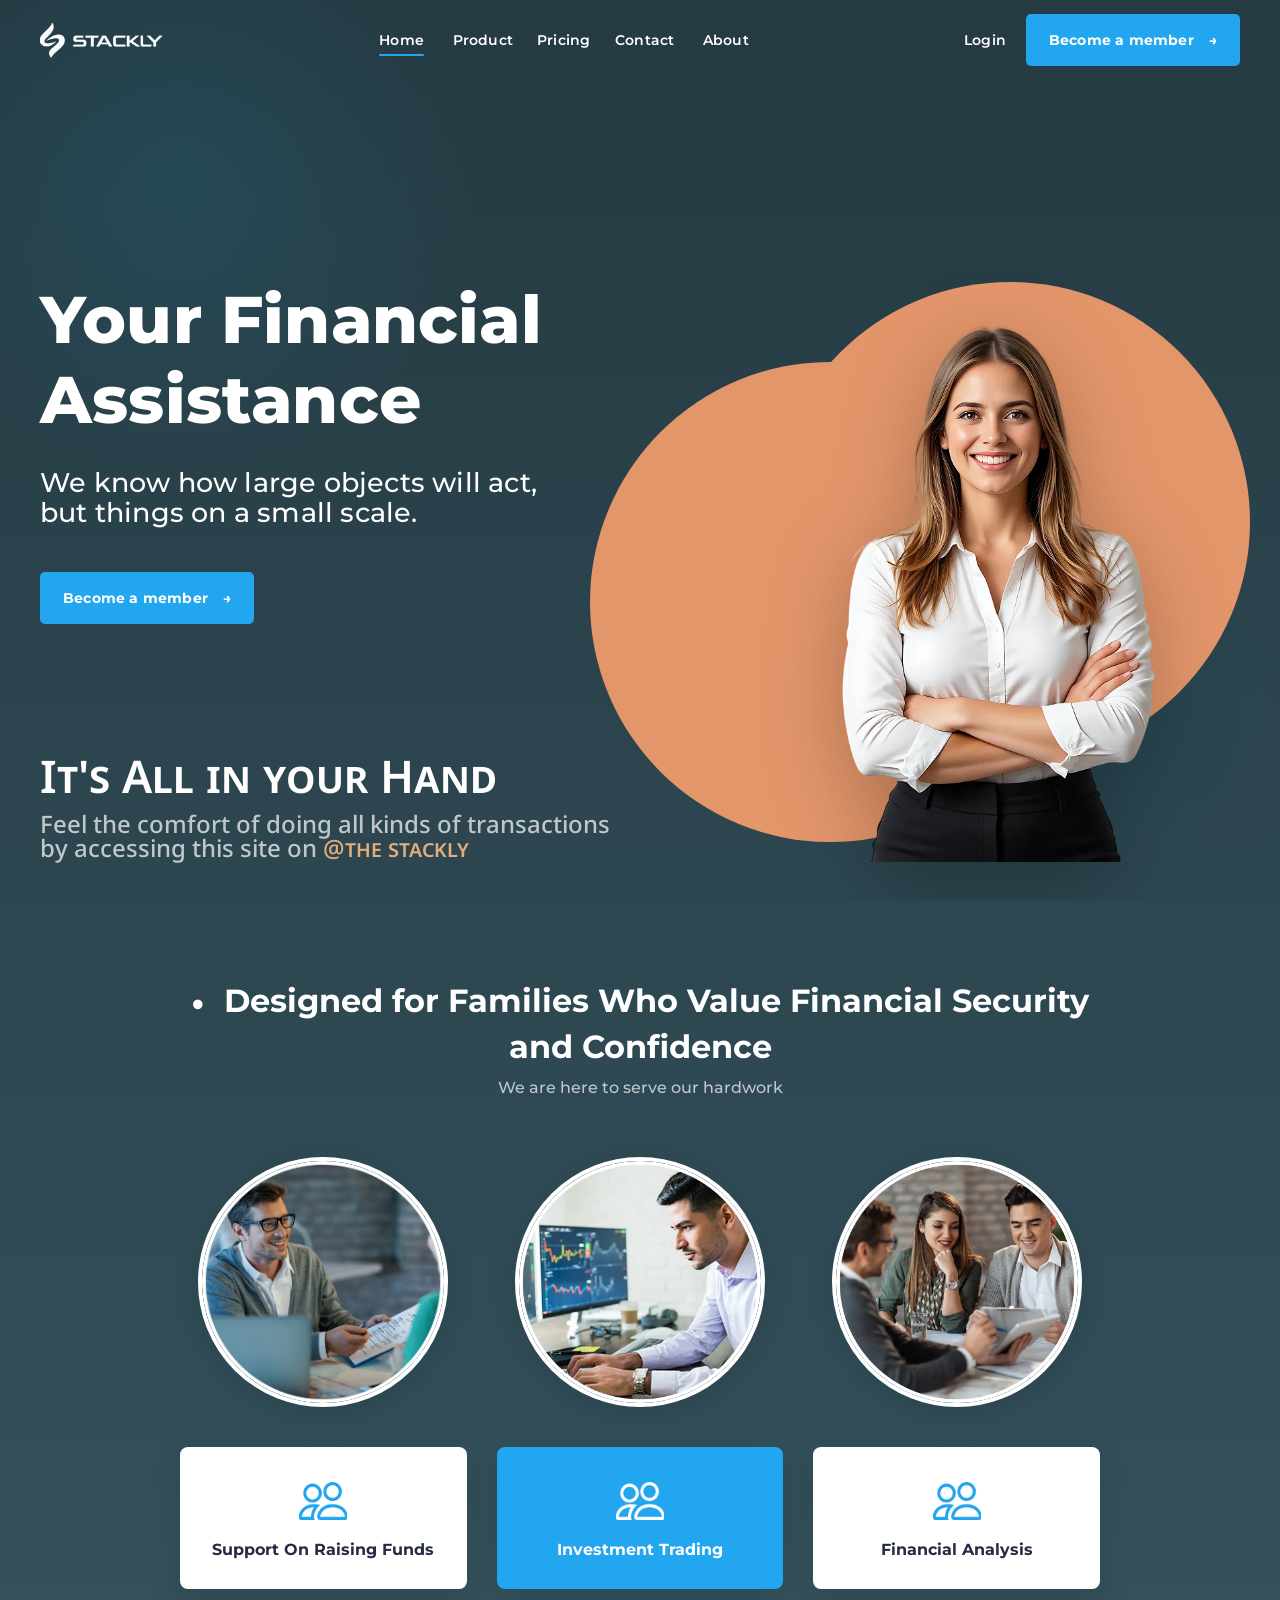
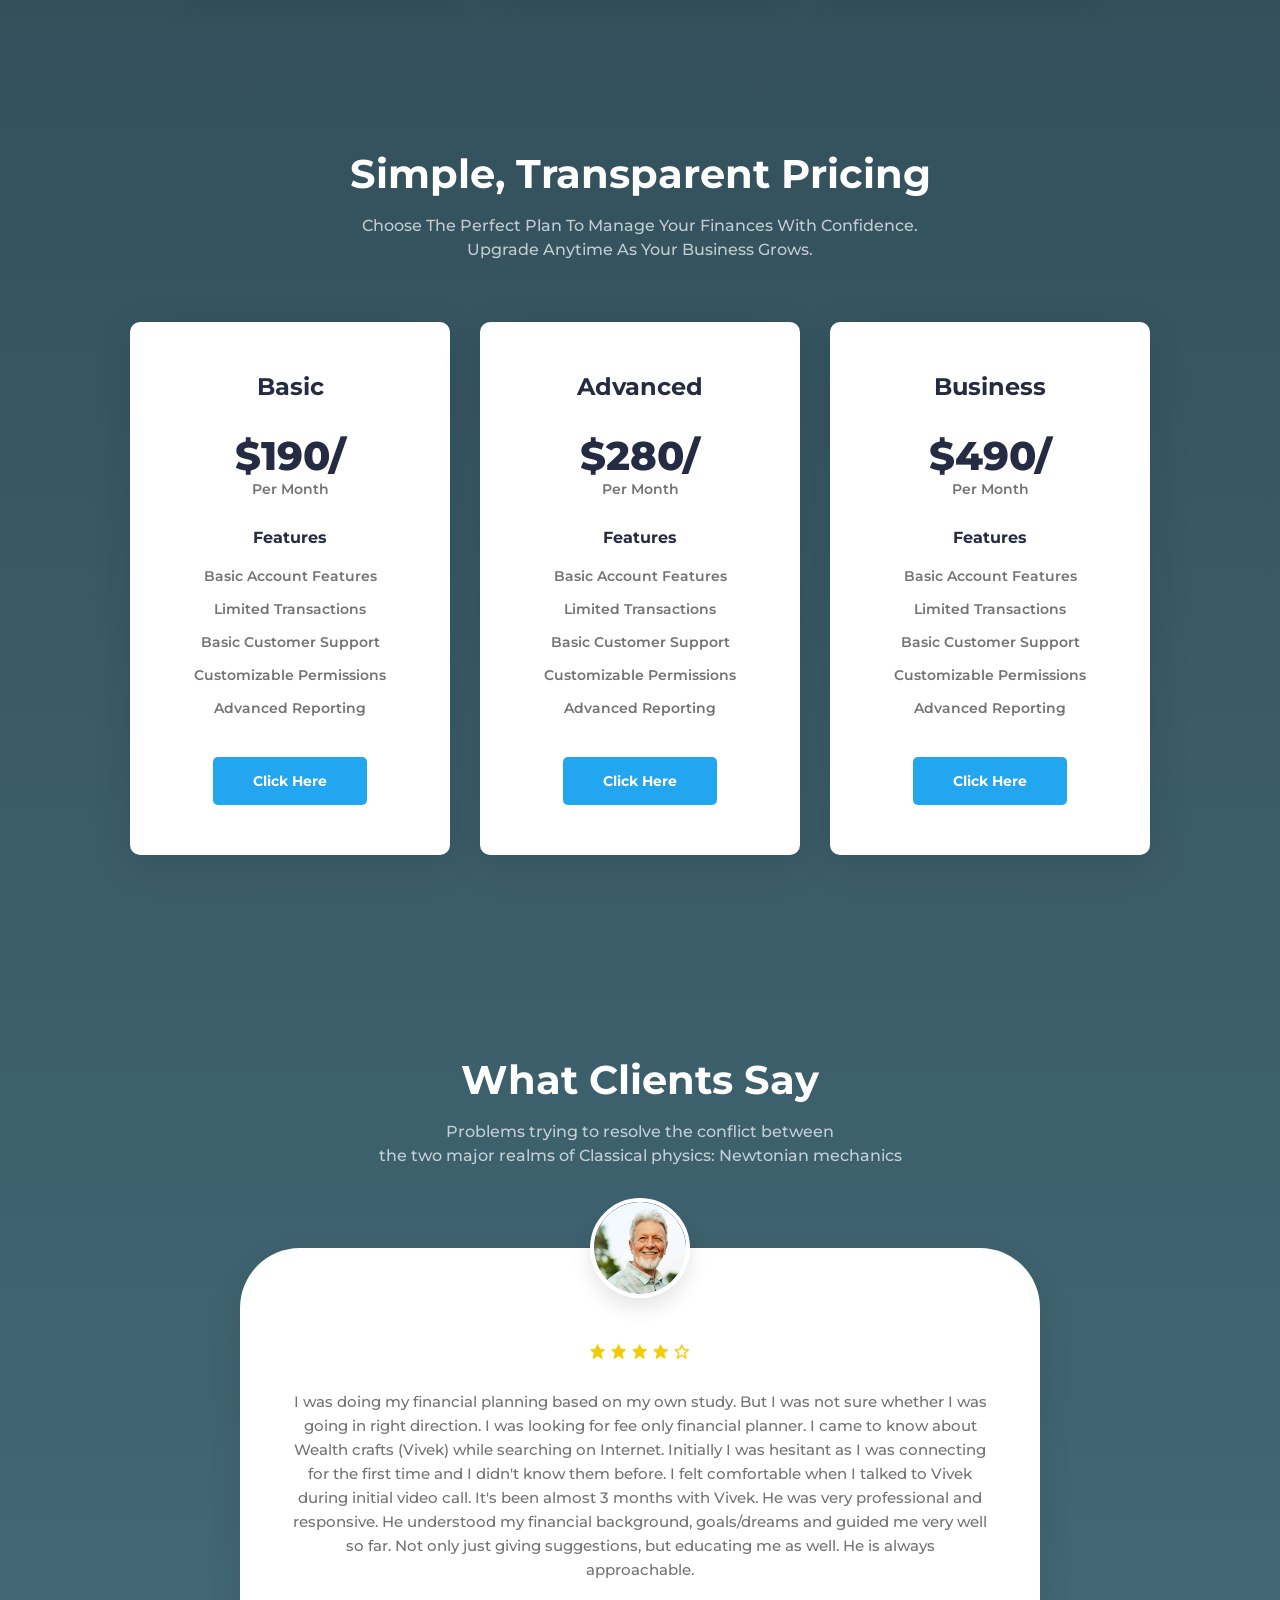
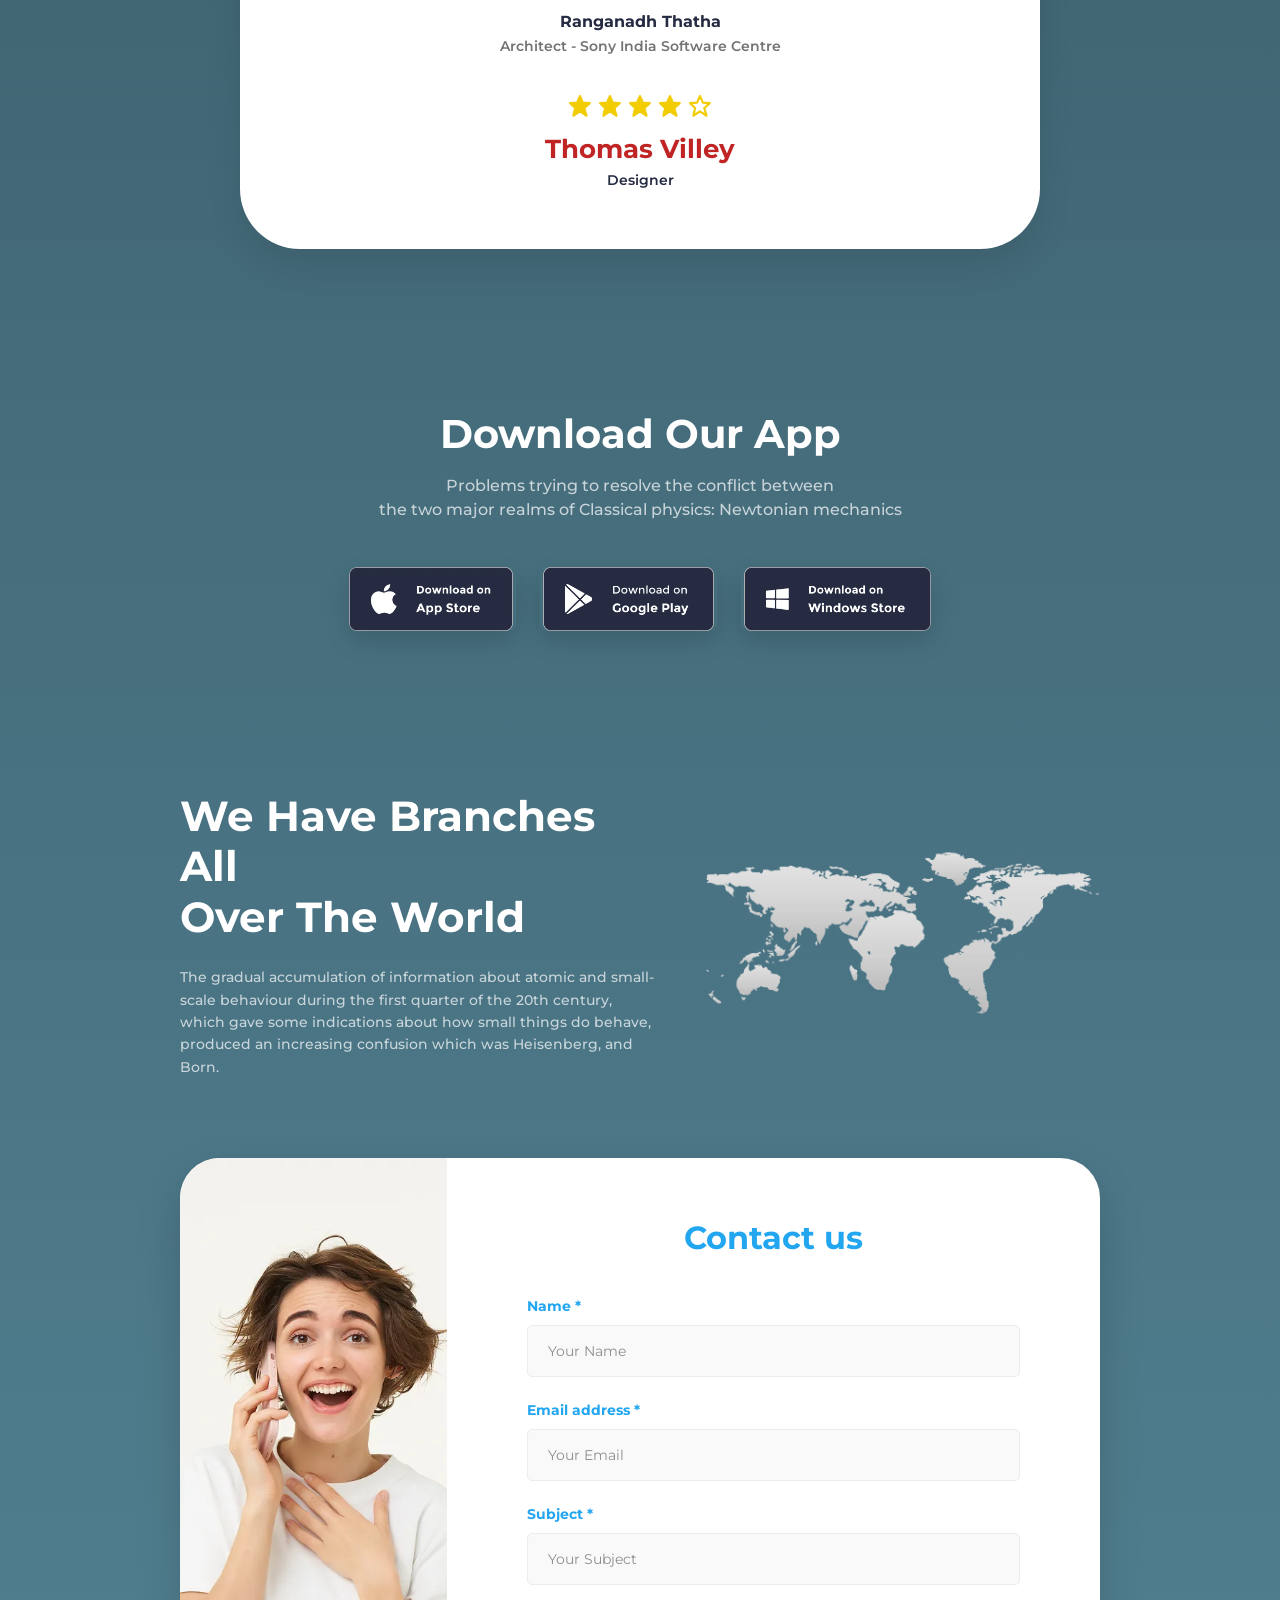
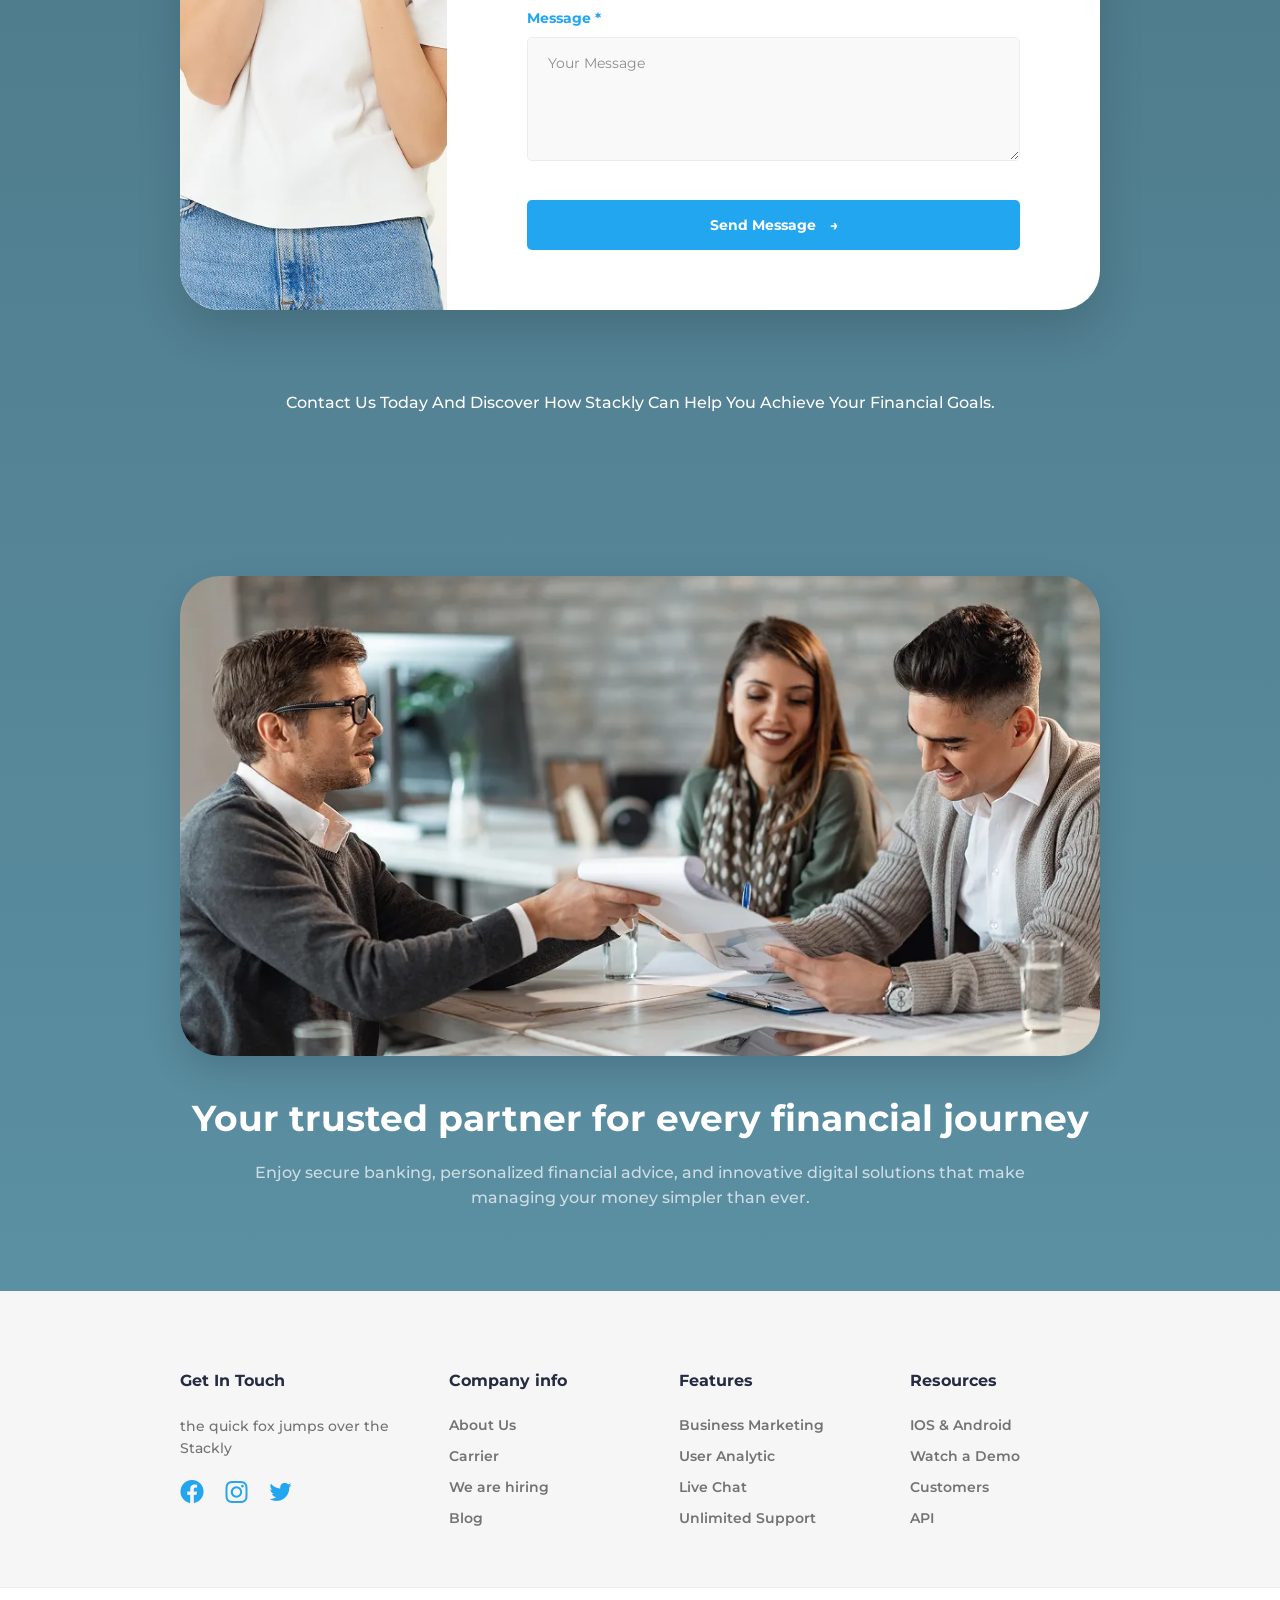
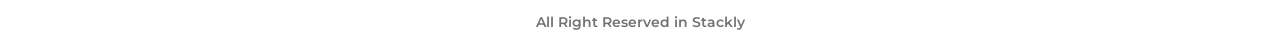
==== index.html @ 513adfb9 "Add files via upload" ====
<!DOCTYPE html>
<html lang="en">

<head>
    <meta charset="UTF-8" />
    <meta name="viewport" content="width=device-width, initial-scale=1.0" />
    <title>Stackly – Your Financial Assistance</title>
    <meta name="description"
        content="Stackly helps you manage all kinds of financial transactions with ease. Your financial assistance, all in your hand." />
    <link
        href="https://fonts.googleapis.com/css2?family=Inter:wght@600&family=Poppins:wght@500;600&family=Montserrat:wght@400;500;600;700;800&family=Noto+Sans:ital,wght@0,100..900;1,100..900&display=swap"
        rel="stylesheet" />
    <link rel="stylesheet" href="style.css" />
    <link rel="stylesheet" href="preloader.css" />
</head>

<body>
    <!-- Preloader -->
    <div class="loader-wrapper" id="preloader">
        <div class="loader">
            <div class="loader__bar"></div>
            <div class="loader__bar"></div>
            <div class="loader__bar"></div>
            <div class="loader__bar"></div>
            <div class="loader__bar"></div>
            <div class="loader__ball"></div>
        </div>
    </div>
    <!-- ===================== NAVBAR ===================== -->
    <header class="navbar" id="navbar">
        <div class="nav-container">
            <!-- Logo -->
            <a href="index.html" class="nav-logo" id="nav-logo-link" aria-label="Stackly Home">
                <img src="assets/images/stackly logo.webp" alt="Stackly Logo" class="logo-img" id="logo-img" />
            </a>

            <!-- Nav Links -->
            <nav class="nav-links" id="nav-links" aria-label="Main navigation">
                <a href="./index.html" class="nav-link active" id="nav-home">Home</a>
                <a href="./product.html" class="nav-link" id="nav-product">Product</a>
                <a href="./pricing.html" class="nav-link" id="nav-pricing">Pricing</a>
                <a href="./contact.html" class="nav-link" id="nav-contact">Contact</a>
                <a href="./about.html" class="nav-link" id="nav-about">About</a>
            </nav>

            <!-- CTA Buttons -->
            <div class="nav-actions" id="nav-actions">
                <a href="./login.html?mode=login" class="btn-login" id="btn-login">Login</a>
                <a href="./login.html?mode=signup" class="btn-member" id="btn-member-nav">
                    Become a member <span class="btn-arrow">→</span>
                </a>
            </div>

            <!-- Mobile Hamburger -->
            <button class="hamburger" id="hamburger" aria-label="Toggle menu" aria-expanded="false">
                <span class="ham-line"></span>
                <span class="ham-line"></span>
                <span class="ham-line"></span>
            </button>
        </div>

        <!-- Mobile Menu -->
        <div class="mobile-menu" id="mobile-menu">
            <a href="./index.html" class="mobile-link" id="mob-home">Home</a>
            <a href="./product.html" class="mobile-link" id="mob-product">Product</a>
            <a href="./pricing.html" class="mobile-link" id="mob-pricing">Pricing</a>
            <a href="./contact.html" class="mobile-link" id="mob-contact">Contact</a>
            <a href="./about.html" class="mobile-link" id="mob-about">About</a>
            <a href="./login.html?mode=login" class="mobile-link" id="mob-login">Login</a>
            <a href="./login.html?mode=signup" class="btn-member mobile-btn-member" id="mob-member">
                Become a member →
            </a>
        </div>
    </header>

    <!-- ===================== HERO SECTION ===================== -->
    <section class="hero" id="hero">
        <div class="hero-container">
            <!-- Hero Left Content -->
            <div class="hero-content" id="hero-content">
                <h1 class="hero-title" id="hero-title">
                    <span class="desktop-only-text">Your Financial<br />Assistance</span>
                    <span class="mobile-only-text">Your Financial Assistance we know how large objects will act, but things on a small scale.</span>
                </h1>
                <p class="hero-subtitle" id="hero-subtitle">
                    <span class="desktop-only-text">We know how large objects will act,<br />but things on a small scale.</span>
                    <span class="mobile-only-text">We know how large objects will act, but things on a small scale.</span>
                </p>
                <a href="./login.html?mode=signup" class="btn-member hero-btn" id="btn-hero-member">
                    Become a member <span class="btn-arrow">→</span>
                </a>
            </div>

            <!-- Hero Right – Woman with Circle -->
            <div class="hero-visual" id="hero-visual">
                <div class="hero-circle-2" id="hero-circle-2"></div>
                <div class="hero-circle" id="hero-circle"></div>
                <img src="assets/images/home hero.webp" alt="Financial Advisor" class="hero-woman" id="hero-woman" />
            </div>
        </div>

        <!-- ===================== BOTTOM BAND ===================== -->
        <div class="hero-bottom-band" id="hero-bottom-band">
            <div class="band-container">
                <h2 class="band-title" id="band-title">It's All in your Hand</h2>
                <p class="band-subtitle" id="band-subtitle">
                    Feel the comfort of doing all kinds of transactions <br> by accessing this site on
                    <span class="brand-highlight" id="brand-highlight">@the stackly</span>
                </p>
            </div>
        </div>
    </section>

    <!-- ===================== FEATURES SECTION ===================== -->
    <section class="features" id="features">
        <div class="features-container">
            <div class="features-header">
                <h2 class="features-title">
                    <span class="bullet-dot">•</span> Designed for Families Who Value Financial Security and Confidence
                </h2>
                <p class="features-subtitle">We are here to serve our hardwork</p>
            </div>

            <div class="features-grid">
                <!-- Feature 1 -->
                <div class="feature-card">
                    <div class="feature-image-wrapper">
                        <img src="assets/images/Ellipse 18.webp" alt="Feature 1" class="feature-img" />
                    </div>
                    <div class="feature-box white-box">
                        <img src="assets/images/people icon blue box.webp" alt="People Icon" class="feature-icon" />
                        <h3 class="feature-box-title">Support On Raising Funds</h3>
                    </div>
                </div>

                <!-- Feature 2 -->
                <div class="feature-card">
                    <div class="feature-image-wrapper">
                        <img src="assets/images/Ellipse 20.webp" alt="Feature 2" class="feature-img" />
                    </div>
                    <div class="feature-box blue-box">
                        <img src="assets/images/people icon white box.webp" alt="People Icon" class="feature-icon" />
                        <h3 class="feature-box-title">Investment Trading</h3>
                    </div>
                </div>

                <!-- Feature 3 -->
                <div class="feature-card">
                    <div class="feature-image-wrapper">
                        <img src="assets/images/Ellipse 19.webp" alt="Feature 3" class="feature-img" />
                    </div>
                    <div class="feature-box white-box">
                        <img src="assets/images/people icon blue box.webp" alt="People Icon" class="feature-icon" />
                        <h3 class="feature-box-title">Financial Analysis</h3>
                    </div>
                </div>
            </div>
        </div>
    </section>

    <!-- ===================== PRICING SECTION ===================== -->
    <section class="pricing" id="pricing">
        <div class="pricing-container">
            <div class="pricing-header">
                <h2 class="pricing-title">Simple, Transparent Pricing</h2>
                <p class="pricing-subtitle">Choose The Perfect Plan To Manage Your Finances With Confidence. Upgrade Anytime As Your Business Grows.</p>
            </div>

            <div class="pricing-grid">
                <!-- Basic Plan -->
                <div class="pricing-card">
                    <h3 class="plan-name">Basic</h3>
                    <div class="plan-price">$190/</div>
                    <div class="plan-period">Per Month</div>
                    <div class="plan-features">
                        <h4>Features</h4>
                        <ul>
                            <li>Basic Account Features</li>
                            <li>Limited Transactions</li>
                            <li>Basic Customer Support</li>
                            <li>Customizable Permissions</li>
                            <li>Advanced Reporting</li>
                        </ul>
                    </div>
                    <a href="#" class="btn-plan">Click Here</a>
                </div>

                <!-- Advanced Plan -->
                <div class="pricing-card">
                    <h3 class="plan-name">Advanced</h3>
                    <div class="plan-price">$280/</div>
                    <div class="plan-period">Per Month</div>
                    <div class="plan-features">
                        <h4>Features</h4>
                        <ul>
                            <li>Basic Account Features</li>
                            <li>Limited Transactions</li>
                            <li>Basic Customer Support</li>
                            <li>Customizable Permissions</li>
                            <li>Advanced Reporting</li>
                        </ul>
                    </div>
                    <a href="#" class="btn-plan">Click Here</a>
                </div>

                <!-- Business Plan -->
                <div class="pricing-card">
                    <h3 class="plan-name">Business</h3>
                    <div class="plan-price">$490/</div>
                    <div class="plan-period">Per Month</div>
                    <div class="plan-features">
                        <h4>Features</h4>
                        <ul>
                            <li>Basic Account Features</li>
                            <li>Limited Transactions</li>
                            <li>Basic Customer Support</li>
                            <li>Customizable Permissions</li>
                            <li>Advanced Reporting</li>
                        </ul>
                    </div>
                    <a href="#" class="btn-plan">Click Here</a>
                </div>
            </div>
        </div>
    </section>

    <!-- ===================== TESTIMONIALS SECTION ===================== -->
    <section class="testimonials" id="testimonials">
        <div class="testimonials-container">
            <div class="testimonials-header">
                <h2 class="testimonials-title">What Clients Say</h2>
                <p class="testimonials-subtitle">Problems trying to resolve the conflict between<br>the two major realms of Classical physics: Newtonian mechanics</p>
            </div>

            <div class="testimonial-card">
                <div class="client-avatar">
                    <img src="assets/images/client says image.webp" alt="Client Ranganadh Thatha" />
                </div>
                <div class="stars-gray-wrapper">
                    <img src="assets/images/stars.webp" alt="rating stars" class="stars-gray-img" />
                </div>
                <p class="testimonial-text">
                    I was doing my financial planning based on my own study. But I was not sure whether I was going in right direction. I was looking for fee only financial planner. I came to know about Wealth crafts (Vivek) while searching on Internet. Initially I was hesitant as I was connecting for the first time and I didn't know them before. I felt comfortable when I talked to Vivek during initial video call. It's been almost 3 months with Vivek. He was very professional and responsive. He understood my financial background, goals/dreams and guided me very well so far. Not only just giving suggestions, but educating me as well. He is always approachable.
                </p>
                <h4 class="client-name-real">Ranganadh Thatha</h4>
                <p class="client-role-real">Architect - Sony India Software Centre</p>
                
                <div class="stars-yellow-wrapper">
                    <img src="assets/images/star colored.webp" alt="star" />
                    <img src="assets/images/star colored.webp" alt="star" />
                    <img src="assets/images/star colored.webp" alt="star" />
                    <img src="assets/images/star colored.webp" alt="star" />
                    <img src="assets/images/star uncolored.webp" alt="star" />
                </div>
                <h4 class="client-name-alias">Thomas Villey</h4>
                <p class="client-role-alias">Designer</p>
            </div>
        </div>
    </section>

    <!-- ===================== DOWNLOAD SECTION ===================== -->
    <section class="download-app" id="download-app">
        <div class="download-container">
            <div class="download-header">
                <h2 class="download-title">Download Our App</h2>
                <p class="download-subtitle">Problems trying to resolve the conflict between<br>the two major realms of Classical physics: Newtonian mechanics</p>
            </div>
            
            <div class="download-buttons">
                <a href="#" class="store-btn">
                    <img src="assets/images/apple store.webp" alt="Download on App Store" />
                </a>
                <a href="#" class="store-btn">
                    <img src="assets/images/playstore.webp" alt="Download on Google Play" />
                </a>
                <a href="#" class="store-btn">
                    <img src="assets/images/windows store.webp" alt="Download on Windows Store" />
                </a>
            </div>
        </div>
    </section>

    <!-- ===================== BRANCHES & CONTACT SECTION ===================== -->
    <section class="branches-contact" id="branches-contact">
        <div class="branches-container">
            <div class="branches-content desktop-only-branches">
                <div class="branches-text">
                    <h2 class="branches-title">We Have Branches All<br>Over The World</h2>
                    <p class="branches-subtitle">The gradual accumulation of information about atomic and small-scale behaviour during the first quarter of the 20th century, which gave some indications about how small things do behave, produced an increasing confusion which was Heisenberg, and Born.</p>
                </div>
                <div class="branches-map">
                    <img src="assets/images/map.webp" alt="World Map" />
                </div>
            </div>

            <!-- Mobile Contact Header -->
            <div class="mobile-contact-header">
                <h2>Contact Us</h2>
                <p>Have Questions About Our Financial Services? Our Team Is Here To Help You Every Step Of The Way.</p>
            </div>

            <!-- Contact Card Container -->
            <div class="contact-card">
                <div class="contact-image desktop-only-image">
                    <img src="assets/images/contact-woman.webp" alt="Contact Us" />
                </div>
                <div class="contact-form-wrapper">
                    <h3 class="form-title desktop-only-title">Contact us</h3>
                    <form class="contact-form">
                        <div class="form-group">
                            <label class="desktop-only-label">Name *</label>
                            <input type="text" placeholder="Your Name" required />
                        </div>
                        <div class="form-group">
                            <label class="desktop-only-label">Email address *</label>
                            <input type="email" placeholder="Your Email" required />
                        </div>
                        <div class="form-group">
                            <label class="desktop-only-label">Subject *</label>
                            <input type="text" placeholder="Your Subject" required />
                        </div>
                        <div class="form-group">
                            <label class="desktop-only-label">Message *</label>
                            <textarea placeholder="Your Message" rows="5" required></textarea>
                        </div>
                        <button type="submit" class="btn-submit-contact">Send Message <span class="btn-arrow" style="margin-left: 10px;">→</span></button>
                    </form>
                </div>
            </div>

            <p class="branches-footer-text">
                Contact Us Today And Discover How Stackly Can Help You Achieve Your Financial Goals.
            </p>
        </div>
    </section>

    <!-- ===================== PARTNER SECTION ===================== -->
    <section class="partner-journey" id="partner-journey">
        <div class="partner-container">
            <div class="partner-image-box">
                <img src="assets/images/Rectangle 1055 (3).webp" alt="Our team" class="partner-banner-img" />
            </div>
            <h2 class="partner-title">Your trusted partner for every financial journey</h2>
            <p class="partner-subtitle">Enjoy secure banking, personalized financial advice, and innovative digital solutions that make managing your money simpler than ever.</p>
        </div>
    </section>

    <!-- ===================== FOOTER SECTION ===================== -->
    <footer class="main-footer" id="main-footer">
        <div class="footer-container">
            <div class="footer-columns">
                <!-- Column 1 -->
                <div class="footer-column col-get-touch">
                    <h3>Get In Touch</h3>
                    <p>the quick fox jumps over the Stackly</p>
                    <div class="social-links">
                        <a href="#" class="social-icon">
                            <img src="assets/images/facebook.webp" alt="Facebook" />
                        </a>
                        <a href="#" class="social-icon">
                            <img src="assets/images/instagram.webp" alt="Instagram" />
                        </a>
                        <a href="#" class="social-icon">
                            <img src="assets/images/twitter.webp" alt="Twitter" />
                        </a>
                    </div>
                </div>

                <!-- Column 2 -->
                <div class="footer-column">
                    <h3>Company info</h3>
                    <ul>
                        <li><a href="#">About Us</a></li>
                        <li><a href="#">Carrier</a></li>
                        <li><a href="#">We are hiring</a></li>
                        <li><a href="#">Blog</a></li>
                    </ul>
                </div>
                <!-- Column 3 -->
                <div class="footer-column">
                    <h3>Features</h3>
                    <ul>
                        <li><a href="#">Business Marketing</a></li>
                        <li><a href="#">User Analytic</a></li>
                        <li><a href="#">Live Chat</a></li>
                        <li><a href="#">Unlimited Support</a></li>
                    </ul>
                </div>
                <!-- Column 4 -->
                <div class="footer-column">
                    <h3>Resources</h3>
                    <ul>
                        <li><a href="#">IOS & Android</a></li>
                        <li><a href="#">Watch a Demo</a></li>
                        <li><a href="#">Customers</a></li>
                        <li><a href="#">API</a></li>
                    </ul>
                </div>
            </div>
        </div>
        <div class="footer-copyright">
            <p>All Right Reserved in Stackly</p>
        </div>
    </footer>

    <script src="script.js"></script>
    <script src="validation.js"></script>
</body>

</html>
---- style.css ----
/* ============================================================
   STACKLY – Finance Landing Page Stylesheet
   ============================================================ */

/* ---------- Reset & Base ---------- */
*,
*::before,
*::after {
  margin: 0;
  padding: 0;
  box-sizing: border-box;
}

:root {
  /* Brand Colors */
  --clr-bg-dark: #1a4a58;
  --clr-bg-mid: #1e5566;
  --clr-bg-light: #256070;
  --clr-hero-top: #163d4a;
  --clr-hero-bottom: #1e5868;
  --clr-circle: #c9855a;
  --clr-blue: #23A6F0;
  /* Updated: became a member bg */
  --clr-blue-hover: #1070c4;
  --clr-accent: #1ab3d8;
  --clr-orange: #E4AE7C;
  /* Updated: @the stackly background highlight color */
  --clr-white: #ffffff;
  --clr-white-70: rgba(255, 255, 255, 0.70);
  --clr-white-50: rgba(255, 255, 255, 0.50);
  --clr-white-15: rgba(255, 255, 255, 0.15);
  --clr-white-08: rgba(255, 255, 255, 0.08);

  /* Typography */
  --font-main: 'Montserrat', sans-serif;

  /* Spacing */
  --nav-h: 80px;

  /* Transitions */
  --tr-fast: 0.18s ease;
  --tr-mid: 0.32s ease;
}

html {
  scroll-behavior: smooth;
}

body {
  font-family: var(--font-main);
  background: linear-gradient(180deg, #253A42 0%, #5E94A8 100%);
  background-attachment: scroll;
  color: var(--clr-white);
  min-height: 100vh;
  overflow-x: hidden;
  -webkit-font-smoothing: antialiased;
}

a {
  text-decoration: none;
  color: inherit;
}

.mobile-only-text {
  display: none;
}

/* ============================================================
   NAVBAR
   ============================================================ */
.navbar {
  position: fixed;
  top: 0;
  left: 0;
  width: 100%;
  height: var(--nav-h);
  z-index: 1000;
  background: transparent;
  transition: background var(--tr-mid), backdrop-filter var(--tr-mid),
    box-shadow var(--tr-mid);
}

/* Scrolled state – added via JS */
.navbar.scrolled {
  background: rgba(22, 61, 74, 0.92);
  backdrop-filter: blur(14px);
  -webkit-backdrop-filter: blur(14px);
  box-shadow: 0 2px 24px rgba(0, 0, 0, 0.35);
}

.nav-container {
  max-width: 1280px;
  margin: 0 auto;
  height: 100%;
  display: flex;
  align-items: center;
  padding: 0 40px;
  gap: 0;
}

/* Logo */
.nav-logo {
  display: flex;
  align-items: center;
  flex-shrink: 0;
  margin-right: auto;
}

.logo-img {
  height: 36px;
  width: auto;
  object-fit: contain;
  filter: brightness(1);
  transition: opacity var(--tr-fast);
}

.logo-img:hover {
  opacity: 0.85;
}

/* Nav Links */
.nav-links {
  display: flex;
  align-items: center;
  gap: 36px;
  margin: 0 auto;
}

.nav-link {
  width: 45px;
  height: 24px;
  font-family: 'Montserrat', sans-serif;
  font-weight: 600;
  font-size: 14px;
  line-height: 24px;
  letter-spacing: 0.2px;
  text-align: center;
  color: var(--clr-white);
  /* Rendered text is white (Figma background #FFFFFF on bright text is design notation for white text on dark backgrounds) */
  opacity: 1;
  position: relative;
  transition: color var(--tr-fast);
  display: inline-flex;
  align-items: center;
  justify-content: center;
}

.nav-link::after {
  content: '';
  position: absolute;
  bottom: -4px;
  left: 0;
  width: 0;
  height: 2px;
  background: var(--clr-blue);
  border-radius: 2px;
  transition: width var(--tr-mid);
}

.nav-link:hover,
.nav-link.active {
  color: var(--clr-white);
}

.nav-link:hover::after,
.nav-link.active::after {
  width: 100%;
}

/* Nav Actions */
.nav-actions {
  display: flex;
  align-items: center;
  gap: 20px;
  flex-shrink: 0;
  margin-left: auto;
}

.btn-login {
  font-family: 'Montserrat', sans-serif;
  font-size: 14px;
  font-weight: 600;
  line-height: 24px;
  letter-spacing: 0.2px;
  color: var(--clr-white);
  transition: color var(--tr-fast);
}

.btn-login:hover {
  opacity: 0.8;
}

/* 3. Become a member in nav bar */
.btn-member {
  display: inline-flex;
  align-items: center;
  justify-content: center;
  width: 214px;
  height: 52px;
  gap: 15px;
  padding: 15px 25px;
  border-radius: 5px;
  background: #23A6F0;
  color: var(--clr-white);
  font-family: 'Montserrat', sans-serif;
  font-weight: 700;
  font-size: 14px;
  line-height: 22px;
  letter-spacing: 0.2px;
  transition: background var(--tr-fast), transform var(--tr-fast),
    box-shadow var(--tr-fast);
  white-space: nowrap;
  border: none;
  cursor: pointer;
}

.btn-member:hover {
  background: #108edc;
  transform: translateY(-1px);
  box-shadow: 0 6px 20px rgba(35, 166, 240, 0.4);
}

.btn-arrow {
  display: inline-block;
  transition: transform var(--tr-fast);
}

.btn-member:hover .btn-arrow {
  transform: translateX(4px);
}

/* Hamburger (mobile) */
.hamburger {
  display: none;
  flex-direction: column;
  justify-content: center;
  gap: 5px;
  background: none;
  border: none;
  cursor: pointer;
  padding: 6px;
  margin-left: 16px;
}

.ham-line {
  display: block;
  width: 24px;
  height: 2px;
  background: var(--clr-white);
  border-radius: 2px;
  transition: transform var(--tr-mid), opacity var(--tr-mid);
}

/* Hamburger – open state */
.hamburger.open .ham-line:nth-child(1) {
  transform: translateY(7px) rotate(45deg);
}

.hamburger.open .ham-line:nth-child(2) {
  opacity: 0;
}

.hamburger.open .ham-line:nth-child(3) {
  transform: translateY(-7px) rotate(-45deg);
}

/* Mobile Menu */
.mobile-menu {
  display: none;
}

@media (max-width: 991px) {
  .mobile-menu {
    display: flex;
    position: absolute;
    top: 100%;
    left: 0;
    width: 100%;
    flex-direction: column;
    background: rgba(22, 61, 74, 0.97);
    backdrop-filter: blur(16px);
    padding: 0 32px;
    gap: 20px;
    border-top: 1px solid transparent;

    opacity: 0;
    visibility: hidden;
    transform: translateY(-10px);
    max-height: 0;
    overflow: hidden;
    pointer-events: none;
    transition: all 0.3s ease-in-out;
  }

  .mobile-menu.open {
    opacity: 1;
    visibility: visible;
    transform: translateY(0);
    max-height: 100vh;
    padding: 20px 32px 28px;
    border-top-color: var(--clr-white-15);
    pointer-events: auto;
  }
}

.mobile-link {
  font-size: 1rem;
  font-weight: 500;
  color: var(--clr-white-70);
  transition: color var(--tr-fast);
}

.mobile-link:hover {
  color: var(--clr-white);
}

.mobile-btn-member {
  align-self: flex-start;
}

/* ============================================================
   HERO SECTION
   ============================================================ */
.hero {
  position: relative;
  min-height: 100vh;
  background: transparent;
  display: flex;
  flex-direction: column;
  overflow: hidden;
}

/* Subtle radial glow top-left */
.hero::before {
  content: '';
  position: absolute;
  top: -120px;
  left: -120px;
  width: 600px;
  height: 600px;
  background: radial-gradient(circle, rgba(30, 160, 200, 0.12) 0%, transparent 70%);
  pointer-events: none;
}

/* Subtle radial glow bottom-right */
.hero::after {
  content: '';
  position: absolute;
  bottom: 0;
  right: 0;
  width: 500px;
  height: 500px;
  background: radial-gradient(circle, rgba(26, 90, 110, 0.25) 0%, transparent 70%);
  pointer-events: none;
}

.hero-container {
  flex: 1;
  max-width: 1280px;
  margin: 0 auto;
  width: 100%;
  padding: calc(var(--nav-h) + 60px) 40px 0 40px;
  display: flex;
  align-items: center;
  justify-content: space-between;
  position: relative;
  z-index: 2;
}

/* ---------- Hero Left Content ---------- */
.hero-content {
  width: 509px;
  flex-shrink: 0;
  animation: fadeSlideLeft 0.8s cubic-bezier(0.22, 0.61, 0.36, 1) both;
}

@keyframes fadeSlideLeft {
  from {
    opacity: 0;
    transform: translateX(-40px);
  }

  to {
    opacity: 1;
    transform: translateX(0);
  }
}

/* 2. Your Financial Assistance */
.hero-title {
  width: 509px;
  height: 160px;
  font-family: 'Montserrat', sans-serif;
  font-weight: 800;
  font-size: 66px;
  line-height: 80px;
  letter-spacing: 0.2px;
  color: var(--clr-white);
  margin-bottom: 28px;
}

/* 4. We know how large objects will act, but things on a small scale. */
.hero-subtitle {
  width: 505px;
  height: 60px;
  font-family: 'Montserrat', sans-serif;
  font-weight: 500;
  font-size: 27px;
  line-height: 30px;
  letter-spacing: 0.2px;
  color: #FFFFFF;
  margin-bottom: 44px;
}

/* 4. Become a member in hero */
.hero-btn {
  /* Inherits styles from .btn-member: Montserrat, 700, 14px, line-height 22px, letter-spacing 0.2px */
}

/* ---------- Hero Right Visual ---------- */
.hero-visual {
  position: relative;
  flex: 1;
  display: flex;
  align-items: flex-end;
  justify-content: flex-end;
  min-height: 520px;
  animation: fadeSlideRight 0.9s cubic-bezier(0.22, 0.61, 0.36, 1) 0.1s both;
}

@keyframes fadeSlideRight {
  from {
    opacity: 0;
    transform: translateX(40px);
  }

  to {
    opacity: 1;
    transform: translateX(0);
  }
}

/* Peach / Sandy Circle 1 (Main - Right side, Up) */
.hero-circle {
  position: absolute;
  right: -10px;
  top: 90px;
  width: 480px;
  height: 480px;
  border-radius: 50%;
  background: #E4966B;
  opacity: 1;
  z-index: 0;
  animation: circlePop 0.9s cubic-bezier(0.22, 0.61, 0.36, 1) 0.15s both;
}

/* Peach / Sandy Circle 2 (Offset Background - Left side, Down) */
.hero-circle-2 {
  position: absolute;
  right: 170px;
  top: 170px;
  width: 480px;
  height: 480px;
  border-radius: 50%;
  background: #E4966B;
  opacity: 1;
  z-index: -1;
  animation: circlePop 0.9s cubic-bezier(0.22, 0.61, 0.36, 1) 0.25s both;
}

@keyframes circlePop {
  from {
    opacity: 0;
    transform: scale(0.85);
  }

  to {
    opacity: 1;
    transform: scale(1);
  }
}

/* Woman Image (Placed a little lower) */
.hero-woman {
  position: relative;
  z-index: 1;
  width: min(520px, 46vw);
  height: auto;
  object-fit: contain;
  object-position: bottom center;
  mix-blend-mode: normal;
  display: block;
  margin-right: 20px;
  margin-bottom: -150px;
  filter: drop-shadow(0 20px 40px rgba(0, 0, 0, 0.25));
}

/* ============================================================
   5. BOTTOM BAND
   ============================================================ */
.hero-bottom-band {
  position: relative;
  z-index: 2;
  padding: 0 0 40px 0;
  animation: bandRise 0.9s cubic-bezier(0.22, 0.61, 0.36, 1) 0.3s both;
}

@keyframes bandRise {
  from {
    opacity: 0;
    transform: translateY(24px);
  }

  to {
    opacity: 1;
    transform: translateY(0);
  }
}

.band-container {
  max-width: 1280px;
  margin: 0 auto;
  padding: 0 40px;
}

.band-title {
  font-family: 'Noto Sans', sans-serif;
  font-weight: 600;
  font-size: 45px;
  line-height: 24px;
  letter-spacing: 0%;
  font-variant: small-caps;
  color: var(--clr-white);
  margin-bottom: 24px;
}

/* 5. feel the comfort of doing all kinds of transactions by accessing this site on @the stackly */
.band-subtitle {
  font-family: 'Noto Sans', sans-serif;
  font-weight: 500;
  font-size: 24px;
  line-height: 24px;
  letter-spacing: 0%;
  color: var(--clr-white-70);
}

.brand-highlight {
  background: transparent;
  color: #E4AE7C;
  font-family: 'Noto Sans', sans-serif;
  font-weight: 500;
  font-variant: small-caps;
  display: inline-block;
  cursor: pointer;
  transition: opacity var(--tr-fast);
}

.brand-highlight:hover {
  opacity: 0.8;
}

/* ============================================================
   SCROLL INDICATOR
   ============================================================ */
.scroll-indicator {
  position: absolute;
  bottom: 90px;
  left: 50%;
  transform: translateX(-50%);
  display: flex;
  flex-direction: column;
  align-items: center;
  gap: 6px;
  opacity: 0.45;
  z-index: 3;
  animation: scrollBounce 1.8s ease-in-out infinite;
  pointer-events: none;
}

@keyframes scrollBounce {

  0%,
  100% {
    transform: translateX(-50%) translateY(0);
  }

  50% {
    transform: translateX(-50%) translateY(8px);
  }
}

.scroll-dot {
  width: 6px;
  height: 6px;
  background: var(--clr-white);
  border-radius: 50%;
}

.scroll-line {
  width: 1px;
  height: 30px;
  background: linear-gradient(to bottom, var(--clr-white), transparent);
}

/* ============================================================
   RESPONSIVE
   ============================================================ */
@media (max-width: 1100px) {
  .hero-content {
    width: 100%;
    max-width: 509px;
  }

  .hero-title {
    width: 100%;
    height: auto;
    font-size: 56px;
    line-height: 70px;
  }

  .hero-subtitle {
    width: 100%;
    height: auto;
    font-size: 22px;
    line-height: 28px;
  }
}

@media (max-width: 1200px) {
  .hero-circle {
    width: 380px;
    height: 380px;
    right: -10px;
    top: 110px;
  }

  .hero-circle-2 {
    width: 380px;
    height: 380px;
    right: 120px;
    top: 170px;
  }

  .hero-woman {
    width: 360px;
    margin-bottom: -100px;
  }

  .hero-title {
    font-size: 48px;
    line-height: 58px;
  }

  .hero-subtitle {
    font-size: 22px;
    line-height: 28px;
  }

  .nav-links {
    gap: 16px;
  }

  .nav-container {
    padding: 0 20px;
  }
}

@media (max-width: 991px) {
  .desktop-only-text {
    display: none !important;
  }

  .mobile-only-text {
    display: inline !important;
  }

  .nav-links,
  .nav-actions {
    display: none;
  }

  .hamburger {
    display: flex;
  }

  .navbar {
    height: 64px;
  }

  .hero-container {
    flex-direction: column;
    align-items: center;
    padding-top: calc(64px + 40px);
    padding-bottom: 0;
    gap: 32px;
    flex-shrink: 0;
  }

  .hero-content {
    max-width: 100%;
    width: 100%;
    padding-right: 0;
    order: 2;
    display: flex;
    flex-direction: column;
    align-items: center;
  }

  .hero-title {
    font-size: 32px;
    line-height: 42px;
    height: auto;
    width: 100%;
    text-align: center;
    margin-bottom: 16px;
  }

  .hero-subtitle {
    font-size: 18px;
    line-height: 26px;
    height: auto;
    width: 100%;
    text-align: center;
    margin-bottom: 24px;
  }

  .hero-visual {
    order: 1;
    width: 100%;
    justify-content: center;
    min-height: auto;
    display: flex;
    position: relative;
    margin-bottom: 20px;
  }

  .hero-circle-2 {
    display: none;
  }

  .hero-circle {
    width: 320px;
    height: 320px;
    left: 0;
    right: 0;
    margin: 0 auto;
    top: auto;
    bottom: 10px;
  }

  .hero-woman {
    width: 300px;
    margin-right: 0;
    margin-bottom: 0;
    position: relative;
    z-index: 1;
  }

  .hero-bottom-band {
    flex-shrink: 0;
  }

  .band-title {
    font-size: 32px;
    line-height: 40px;
    margin-bottom: 16px;
  }

  .band-subtitle {
    font-size: 18px;
    line-height: 24px;
  }
}

@media (max-width: 768px) {
  .hero-container {
    padding-top: calc(64px + 20px);
    gap: 24px;
  }

  .hero-title {
    font-size: 26px;
    line-height: 36px;
  }

  .hero-subtitle {
    font-size: 16px;
    line-height: 24px;
  }

  .hero-circle {
    width: 280px;
    height: 280px;
  }

  .hero-woman {
    width: 260px;
  }

  .band-title {
    font-size: 28px;
    line-height: 36px;
  }

  .band-subtitle {
    font-size: 16px;
    line-height: 24px;
  }
}

@media (max-width: 480px) {

  .nav-container,
  .hero-container,
  .band-container,
  .features-container,
  .pricing-container,
  .testimonials-container,
  .download-container,
  .branches-container,
  .partner-container,
  .footer-container {
    padding-left: 20px;
    padding-right: 20px;
  }

  .hero-title {
    font-size: 24px;
    line-height: 32px;
  }

  .hero-circle {
    width: 260px;
    height: 260px;
  }

  .hero-woman {
    width: 240px;
  }

  .band-subtitle {
    font-size: 15px;
    line-height: 20px;
  }

  .download-buttons {
    flex-direction: column;
    align-items: center;
    gap: 16px;
  }
}

/* ============================================================
   6. FEATURES SECTION
   ============================================================ */
.features {
  padding: 80px 0;
  text-align: center;
}

.features-container {
  max-width: 1000px;
  margin: 0 auto;
  padding: 0 40px;
}

.features-header {
  margin-bottom: 60px;
}

.features-title {
  font-family: 'Montserrat', sans-serif;
  font-weight: 700;
  font-size: clamp(24px, 3vw, 32px);
  color: var(--clr-white);
  margin-bottom: 12px;
  text-align: center;
}

.bullet-dot {
  color: #fff;
  font-size: 1.2em;
  display: inline-block;
  margin-right: 10px;
  vertical-align: middle;
  transform: translateY(-2px);
}

.features-subtitle {
  font-family: 'Montserrat', sans-serif;
  font-weight: 500;
  font-size: 16px;
  color: var(--clr-white-70);
}

.features-grid {
  display: grid;
  grid-template-columns: repeat(3, 1fr);
  gap: 30px;
  align-items: end;
}

.feature-card {
  display: flex;
  flex-direction: column;
  align-items: center;
  gap: 20px;
}

.feature-image-wrapper {
  width: 250px;
  height: 250px;
  border-radius: 50%;
  border: 4px solid #fff;
  overflow: hidden;
  box-shadow: 0 10px 30px rgba(0, 0, 0, 0.1);
  margin-bottom: 20px;
}

.feature-img {
  width: 100%;
  height: 100%;
  object-fit: cover;
}

.feature-box {
  width: 100%;
  padding: 30px 20px;
  border-radius: 8px;
  display: flex;
  flex-direction: column;
  align-items: center;
  justify-content: center;
  gap: 15px;
  box-shadow: 0 10px 30px rgba(0, 0, 0, 0.1);
  transition: transform var(--tr-fast);
}

.feature-box:hover {
  transform: translateY(-5px);
}

.white-box {
  background: var(--clr-white);
}

.blue-box {
  background: #23A6F0;
}

.feature-icon {
  width: 48px;
  height: 48px;
  object-fit: contain;
}

.feature-box-title {
  font-family: 'Montserrat', sans-serif;
  font-weight: 700;
  font-size: 16px;
  text-align: center;
}

.white-box .feature-box-title {
  color: #252B42;
}

.blue-box .feature-box-title {
  color: var(--clr-white);
}

/* ============================================================
   7. PRICING SECTION
   ============================================================ */
.pricing {
  padding: 80px 0 120px 0;
  text-align: center;
}

.pricing-container {
  max-width: 1100px;
  margin: 0 auto;
  padding: 0 40px;
}

.pricing-header {
  margin-bottom: 60px;
}

.pricing-title {
  font-family: 'Montserrat', sans-serif;
  font-weight: 700;
  font-size: clamp(32px, 4vw, 40px);
  color: var(--clr-white);
  margin-bottom: 16px;
}

.pricing-subtitle {
  font-family: 'Montserrat', sans-serif;
  font-weight: 500;
  font-size: 16px;
  line-height: 1.5;
  color: var(--clr-white-70);
  max-width: 600px;
  margin: 0 auto;
}

.pricing-grid {
  display: grid;
  grid-template-columns: repeat(3, 1fr);
  gap: 30px;
}

.pricing-card {
  background: var(--clr-white);
  border-radius: 10px;
  padding: 50px 40px;
  display: flex;
  flex-direction: column;
  align-items: center;
  box-shadow: 0 10px 40px rgba(0, 0, 0, 0.1);
  transition: transform var(--tr-fast);
}

.pricing-card:hover {
  transform: translateY(-10px);
}

.plan-name {
  font-family: 'Montserrat', sans-serif;
  font-weight: 700;
  font-size: 24px;
  color: #252B42;
  margin-bottom: 30px;
}

.plan-price {
  font-family: 'Montserrat', sans-serif;
  font-weight: 800;
  font-size: 40px;
  color: #252B42;
}

.plan-period {
  font-family: 'Montserrat', sans-serif;
  font-weight: 600;
  font-size: 14px;
  color: #737373;
  margin-bottom: 30px;
}

.plan-features {
  width: 100%;
  margin-bottom: 40px;
  text-align: center;
}

.plan-features h4 {
  font-family: 'Montserrat', sans-serif;
  font-weight: 700;
  font-size: 16px;
  color: #252B42;
  margin-bottom: 20px;
}

.plan-features ul {
  list-style: none;
  padding: 0;
  margin: 0;
  display: flex;
  flex-direction: column;
  gap: 15px;
}

.plan-features li {
  font-family: 'Montserrat', sans-serif;
  font-weight: 600;
  font-size: 14px;
  color: #737373;
}

.btn-plan {
  background: #23A6F0;
  color: var(--clr-white);
  font-family: 'Montserrat', sans-serif;
  font-weight: 700;
  font-size: 14px;
  padding: 15px 40px;
  border-radius: 5px;
  text-decoration: none;
  transition: background var(--tr-fast);
  margin-top: auto;
}

.btn-plan:hover {
  background: #1a88c7;
}

@media (max-width: 1200px) {

  .features-grid,
  .pricing-grid {
    grid-template-columns: repeat(2, 1fr);
  }
}

@media (max-width: 991px) {

  .features-grid,
  .pricing-grid {
    grid-template-columns: 1fr;
  }
}

/* ============================================================
   8. TESTIMONIALS SECTION
   ============================================================ */
.testimonials {
  padding: 80px 0;
  text-align: center;
}

.testimonials-container {
  max-width: 1000px;
  margin: 0 auto;
  padding: 0 40px;
}

.testimonials-header {
  margin-bottom: 80px;
}

.testimonials-title {
  font-family: 'Montserrat', sans-serif;
  font-weight: 700;
  font-size: clamp(32px, 4vw, 40px);
  color: var(--clr-white);
  margin-bottom: 16px;
}

.testimonials-subtitle {
  font-family: 'Montserrat', sans-serif;
  font-weight: 500;
  font-size: 16px;
  line-height: 1.5;
  color: var(--clr-white-70);
}

.testimonial-card {
  background: #fff;
  border-radius: 60px;
  padding: 80px 50px 60px 50px;
  margin-top: 50px;
  position: relative;
  max-width: 800px;
  margin-left: auto;
  margin-right: auto;
  box-shadow: 0 15px 35px rgba(0, 0, 0, 0.1);
}

.client-avatar {
  position: absolute;
  top: -50px;
  left: 50%;
  transform: translateX(-50%);
  width: 100px;
  height: 100px;
  border-radius: 50%;
  overflow: hidden;
  border: 4px solid #fff;
  box-shadow: 0 10px 20px rgba(0, 0, 0, 0.1);
}

.client-avatar img {
  width: 100%;
  height: 100%;
  object-fit: cover;
}

.stars-gray-wrapper {
  text-align: center;
  margin-top: 15px;
  margin-bottom: 25px;
}

.stars-gray-img {
  height: 18px;
  object-fit: contain;
}

.testimonial-text {
  font-family: 'Montserrat', sans-serif;
  font-weight: 500;
  font-size: 15px;
  line-height: 24px;
  text-align: center;
  color: #737373;
  margin-bottom: 30px;
}

.client-name-real {
  font-family: 'Montserrat', sans-serif;
  font-weight: 700;
  font-size: 16px;
  text-align: center;
  color: #252B42;
  margin-bottom: 6px;
}

.client-role-real {
  font-family: 'Montserrat', sans-serif;
  font-weight: 600;
  font-size: 14px;
  text-align: center;
  color: #737373;
  margin-bottom: 40px;
}

.stars-yellow-wrapper {
  display: flex;
  justify-content: center;
  gap: 8px;
  margin-bottom: 16px;
}

.stars-yellow-wrapper img {
  width: 22px;
  height: 22px;
  object-fit: contain;
}

.client-name-alias {
  font-family: 'Montserrat', sans-serif;
  font-weight: 700;
  font-size: 26px;
  text-align: center;
  color: #C02424;
  margin-bottom: 6px;
}

.client-role-alias {
  font-family: 'Montserrat', sans-serif;
  font-weight: 600;
  font-size: 14px;
  text-align: center;
  color: #252B42;
}

/* ============================================================
   9. DOWNLOAD APP SECTION
   ============================================================ */
.download-app {
  padding: 80px 0;
  text-align: center;
}

.download-container {
  max-width: 1000px;
  margin: 0 auto;
  padding: 0 40px;
}

.download-header {
  margin-bottom: 45px;
}

.download-title {
  font-family: 'Montserrat', sans-serif;
  font-weight: 700;
  font-size: clamp(32px, 4vw, 40px);
  color: var(--clr-white);
  margin-bottom: 16px;
}

.download-subtitle {
  font-family: 'Montserrat', sans-serif;
  font-weight: 500;
  font-size: 16px;
  line-height: 1.5;
  color: var(--clr-white-70);
}

.download-buttons {
  display: flex;
  justify-content: center;
  gap: 24px;
  flex-wrap: wrap;
}

.store-btn {
  display: inline-block;
  transition: transform var(--tr-fast);
  border-radius: 8px;
  overflow: hidden;
  box-shadow: 0 10px 24px rgba(0, 0, 0, 0.15);
}

.store-btn:hover {
  transform: translateY(-4px);
}

.store-btn img {
  height: 64px;
  display: block;
}

/* ============================================================
   10. BRANCHES & CONTACT SECTION
   ============================================================ */
.branches-contact {
  padding: 80px 0;
}

.branches-container {
  max-width: 1000px;
  margin: 0 auto;
  padding: 0 40px;
}

.branches-content {
  display: grid;
  grid-template-columns: 1.2fr 1fr;
  gap: 50px;
  align-items: center;
  margin-bottom: 80px;
}

.branches-text {
  text-align: left;
}

.branches-title {
  font-family: 'Montserrat', sans-serif;
  font-weight: 700;
  font-size: clamp(32px, 4vw, 42px);
  color: var(--clr-white);
  line-height: 1.2;
  margin-bottom: 24px;
}

.branches-subtitle {
  font-family: 'Montserrat', sans-serif;
  font-weight: 500;
  font-size: 14px;
  line-height: 1.6;
  color: var(--clr-white-70);
}

.branches-map img {
  width: 100%;
  height: auto;
  object-fit: contain;
}

.contact-card {
  background: #fff;
  border-radius: 40px;
  overflow: hidden;
  display: grid;
  grid-template-columns: 267px 1fr;
  box-shadow: 0 20px 45px rgba(0, 0, 0, 0.15);
  margin-bottom: 80px;
}

.contact-image {
  width: 100%;
  height: 100%;
  background: #FDF9F0;
}

.contact-image img {
  width: 100%;
  height: 100%;
  object-fit: cover;
  object-position: center;
  display: block;
}

.contact-form-wrapper {
  padding: 60px 80px;
}

.form-title {
  font-family: 'Montserrat', sans-serif;
  font-weight: 700;
  font-size: 32px;
  color: #23A6F0;
  margin-bottom: 40px;
  text-align: center;
  width: 100%;
}

.contact-form {
  display: flex;
  flex-direction: column;
  gap: 24px;
}

.form-group {
  display: flex;
  flex-direction: column;
  gap: 10px;
  text-align: left;
}

.form-group label {
  font-family: 'Montserrat', sans-serif;
  font-weight: 700;
  font-size: 14px;
  color: #23A6F0;
}

.form-group input,
.form-group select,
.form-group textarea {
  font-family: 'Montserrat', sans-serif;
  width: 100%;
  padding: 16px 20px;
  border: 1px solid #ECECEC;
  border-radius: 5px;
  background: #F9F9F9;
  font-size: 14px;
  color: #737373;
  outline: none;
  transition: border-color var(--tr-fast);
}

.form-group textarea {
  resize: vertical;
}

.form-group input::placeholder,
.form-group textarea::placeholder {
  color: #737373;
  opacity: 0.8;
}

.form-group input:focus,
.form-group select:focus,
.form-group textarea:focus {
  border-color: #23A6F0;
}

.mobile-contact-header {
  display: none;
}

/* Custom dropdown arrow for select elements */
.contact-form select {
  appearance: none;
  -webkit-appearance: none;
  -moz-appearance: none;
  background-image: url("data:image/svg+xml;utf8,<svg xmlns='http://www.w3.org/2000/svg' width='16' height='16' viewBox='0 0 24 24' fill='none' stroke='%23737373' stroke-width='2.5' stroke-linecap='round' stroke-linejoin='round'><polyline points='6 9 12 15 18 9'></polyline></svg>");
  background-repeat: no-repeat;
  background-position: right 20px center;
  background-size: 14px;
  padding-right: 45px !important;
}

.time-group {
  border: 1px solid #23A6F0;
  border-radius: 5px;
  overflow: hidden;
  gap: 0;
}

.time-label {
  background: #23A6F0;
  color: #fff !important;
  padding: 14px 20px;
  font-weight: 700;
  font-size: 14px;
  display: block;
}

.time-select {
  border: none !important;
  border-radius: 0 !important;
}

.btn-submit-contact {
  background: #23A6F0;
  color: #fff;
  border: none;
  font-family: 'Montserrat', sans-serif;
  font-weight: 700;
  font-size: 14px;
  padding: 16px;
  border-radius: 5px;
  cursor: pointer;
  transition: background var(--tr-fast);
  margin-top: 15px;
  text-align: center;
}

.btn-submit-contact:hover {
  background: #1a88c7;
}

.branches-footer-text {
  font-family: 'Montserrat', sans-serif;
  font-weight: 500;
  font-size: 16px;
  line-height: 1.6;
  color: var(--clr-white);
  text-align: center;
  max-width: 800px;
  margin: 0 auto;
}

/* ============================================================
   11. PARTNER BANNER SECTION
   ============================================================ */
.partner-journey {
  padding: 80px 0;
  text-align: center;
}

.partner-container {
  max-width: 1000px;
  margin: 0 auto;
  padding: 0 40px;
}

.partner-image-box {
  width: 100%;
  border-radius: 40px;
  overflow: hidden;
  box-shadow: 0 15px 35px rgba(0, 0, 0, 0.15);
  margin-bottom: 40px;
  height: 480px;
}

.partner-banner-img {
  width: 100%;
  height: 100%;
  object-fit: cover;
  display: block;
}

.partner-title {
  font-family: 'Montserrat', sans-serif;
  font-weight: 700;
  font-size: clamp(24px, 3.5vw, 36px);
  color: var(--clr-white);
  margin-bottom: 20px;
}

.partner-subtitle {
  font-family: 'Montserrat', sans-serif;
  font-weight: 500;
  font-size: 16px;
  line-height: 1.6;
  color: var(--clr-white-70);
  max-width: 800px;
  margin: 0 auto;
}

/* ============================================================
   12. MAIN FOOTER
   ============================================================ */
.main-footer {
  background: #F6F6F6;
  color: #252B42;
  padding: 80px 0 0 0;
}

.footer-container {
  max-width: 1000px;
  margin: 0 auto;
  padding: 0 40px;
  margin-bottom: 60px;
}

.footer-columns {
  display: grid;
  grid-template-columns: 1.2fr 1fr 1fr 1fr;
  gap: 40px;
}

.footer-column h3 {
  font-family: 'Montserrat', sans-serif;
  font-weight: 700;
  font-size: 16px;
  color: #252B42;
  margin-bottom: 25px;
  text-align: left;
}

.footer-column p {
  font-family: 'Montserrat', sans-serif;
  font-weight: 500;
  font-size: 14px;
  color: #737373;
  line-height: 1.6;
  margin-bottom: 20px;
  text-align: left;
}

.social-links {
  display: flex;
  gap: 20px;
}

.social-icon {
  display: inline-block;
  transition: opacity var(--tr-fast);
}

.social-icon:hover {
  opacity: 0.8;
}

.social-icon img {
  width: 24px;
  height: 24px;
  object-fit: contain;
}

.footer-column ul {
  list-style: none;
  padding: 0;
  margin: 0;
  display: flex;
  flex-direction: column;
  gap: 12px;
  text-align: left;
}

.footer-column li a {
  font-family: 'Montserrat', sans-serif;
  font-weight: 600;
  font-size: 14px;
  color: #737373;
  transition: color var(--tr-fast);
}

.footer-column li a:hover {
  color: #23A6F0;
}

.footer-copyright {
  background: #FFF;
  padding: 25px 0;
  text-align: center;
  border-top: 1px solid #ECECEC;
}

.footer-copyright p {
  font-family: 'Montserrat', sans-serif;
  font-weight: 600;
  font-size: 14px;
  color: #737373;
  margin: 0;
}

/* ============================================================
   ABOUT PAGE STYLES
   ============================================================ */
.about-container {
  max-width: 1280px;
  margin: 0 auto;
  padding: 0 40px;
}

.grid-2-col,
.grid-2-col-reverse {
  display: grid;
  grid-template-columns: 1fr 1fr;
  gap: 50px;
  align-items: center;
}

.about-hero {
  padding: 160px 0 80px 0;
}

.about-hero-content h1 {
  font-family: 'Poppins', sans-serif;
  font-weight: 600;
  font-size: 43px;
  line-height: 100%;
  color: var(--clr-white);
  margin-bottom: 20px;
}

.about-hero-content p {
  font-family: 'Poppins', sans-serif;
  font-weight: 500;
  font-size: 24px;
  line-height: 100%;
  color: var(--clr-white-70);
  margin-bottom: 40px;
  text-transform: capitalize;
}

.about-hero-actions {
  display: flex;
  gap: 20px;
  flex-wrap: wrap;
}

.btn-primary {
  background: #23A6F0;
  color: #fff;
  padding: 15px 30px;
  border-radius: 5px;
  font-family: 'Montserrat', sans-serif;
  font-weight: 700;
  font-size: 14px;
  transition: background var(--tr-fast);
  display: inline-flex;
  align-items: center;
}

.btn-primary:hover {
  background: #108edc;
}

.btn-secondary {
  background: #163D4A;
  color: #fff;
  width: 281px;
  height: 57px;
  border-radius: 5px;
  font-family: 'Montserrat', sans-serif;
  font-weight: 700;
  font-size: 14px;
  border: 1px solid #163D4A;
  transition: background var(--tr-fast);
  display: inline-flex;
  align-items: center;
  justify-content: center;
  gap: 10px;
  padding: 13px 20px;
  box-sizing: border-box;
}

.btn-secondary:hover {
  background: #0f2b34;
}

.about-hero-image img,
.who-we-are-image img {
  width: 100%;
  height: auto;
  display: block;
}

.who-we-are {
  padding: 80px 0;
}

.who-subtitle {
  font-family: 'Poppins', sans-serif;
  font-weight: 600;
  font-size: 20px;
  line-height: 100%;
  color: var(--clr-white);
  margin-bottom: 15px;
  text-transform: capitalize;
}

.who-title {
  font-family: 'Montserrat', sans-serif;
  font-weight: 700;
  font-size: 32px;
  line-height: 1.3;
  color: var(--clr-white);
  margin-bottom: 25px;
}

.who-text {
  font-family: 'Montserrat', sans-serif;
  font-weight: 500;
  font-size: 16px;
  line-height: 1.6;
  color: var(--clr-white-70);
}

.mission-vision {
  padding: 40px 0 120px 0;
}

.card-grid {
  display: grid;
  grid-template-columns: 1fr 1fr;
  gap: 40px;
}

.about-card {
  background: #fff;
  border-radius: 20px;
  padding: 40px;
  display: flex;
  align-items: flex-start;
  gap: 25px;
  box-shadow: 0 15px 35px rgba(0,0,0,0.1);
}

.card-icon img {
  width: 70px;
  height: auto;
  display: block;
}

.card-title {
  font-family: 'Inter', sans-serif;
  font-weight: 600;
  font-size: 30px;
  line-height: 31px;
  color: #252B42;
  margin-bottom: 12px;
  text-transform: capitalize;
}

.card-text {
  font-family: 'Montserrat', sans-serif;
  font-weight: 600;
  font-size: 13px;
  line-height: 1.6;
  color: #737373;
}

/* ============================================================
   RESPONSIVE OVERRIDES
   ============================================================ */
@media (max-width: 991px) {
  .grid-2-col,
  .grid-2-col-reverse,
  .card-grid {
    grid-template-columns: 1fr;
    text-align: center;
  }
  
  .grid-2-col-reverse .who-we-are-image {
    order: 2;
  }

  .grid-2-col-reverse .who-we-are-content {
    order: 1;
  }
  
  .about-hero-actions {
    justify-content: center;
  }
  
  .about-card {
    flex-direction: column;
    align-items: center;
    text-align: center;
  }
  
  .branches-content {
    grid-template-columns: 1fr;
  }

  .branches-text {
    text-align: center;
  }

  .contact-card {
    grid-template-columns: 1fr;
  }

  .contact-image {
    display: none !important;
  }

  .footer-columns {
    grid-template-columns: 1fr 1fr;
    gap: 30px;
  }

  .partner-image-box {
    height: 350px;
  }
}

@media (max-width: 600px) {
  .features {
    padding: 60px 0;
  }

  .pricing {
    padding: 60px 0 80px 0;
  }

  .testimonials {
    padding: 60px 0;
  }

  .download-app {
    padding: 60px 0;
  }

  .branches-contact {
    padding: 60px 0;
  }

  .partner-journey {
    padding: 60px 0;
  }

  .main-footer {
    padding: 60px 0 0 0;
  }

  .footer-columns {
    grid-template-columns: 1fr;
  }

  .partner-image-box {
    height: 200px;
  }

  .testimonial-card {
    padding: 60px 24px 40px 24px;
    border-radius: 30px;
  }

  .desktop-only-branches,
  .desktop-only-image,
  .desktop-only-title,
  .desktop-only-label {
    display: none !important;
  }

  .mobile-contact-header {
    display: block;
    text-align: center;
    margin-bottom: 30px;
  }

  .mobile-contact-header h2 {
    font-family: 'Montserrat', sans-serif;
    font-weight: 700;
    font-size: 32px;
    color: #23A6F0;
    margin-bottom: 15px;
  }

  .mobile-contact-header p {
    font-family: 'Montserrat', sans-serif;
    font-weight: 500;
    font-size: 14px;
    line-height: 1.6;
    color: var(--clr-white-70);
  }

  .contact-card {
    border-radius: 20px;
    padding: 0;
    box-shadow: none;
    background: transparent;
  }

  .contact-form-wrapper {
    padding: 30px 20px;
    background: #fff;
    border-radius: 20px;
  }

  .form-group input,
  .form-group textarea {
    border: 1px solid #666;
    background: #fff;
  }

  .btn-submit-contact {
    align-self: flex-start;
    padding: 14px 24px;
    width: auto;
  }
}

/* ============================================================
   ABOUT PAGE ADDITIONS
   ============================================================ */

.text-center {
  text-align: center;
}

.text-left {
  text-align: left;
}

.section-subtitle {
  font-family: 'Poppins', sans-serif;
  font-weight: 600;
  font-size: 16px;
  color: var(--clr-white);
  margin-bottom: 10px;
}

.section-title {
  font-family: 'Montserrat', sans-serif;
  font-weight: 700;
  font-size: 32px;
  color: var(--clr-white);
  margin-bottom: 40px;
}

.why-choose-us {
  padding: 80px 0 40px 0;
}

.card-grid-4 {
  display: grid;
  grid-template-columns: repeat(4, 1fr);
  gap: 30px;
  margin-top: 30px;
}

.trust-card-wrapper {
  border: 1px solid rgba(255, 255, 255, 0.4);
  border-radius: 8px;
  padding: 8px;
  transition: transform var(--tr-fast);
}

.trust-card-wrapper:hover {
  transform: translateY(-5px);
}

.trust-card-inner {
  border: 1px solid rgba(255, 255, 255, 0.4);
  border-radius: 4px;
  padding: 30px 20px;
  display: flex;
  flex-direction: column;
  align-items: center;
  text-align: center;
  height: 100%;
}

.trust-icon {
  width: 60px;
  height: 60px;
  background-color: #f6f6f6;
  border-radius: 50%;
  display: flex;
  align-items: center;
  justify-content: center;
  margin-bottom: 20px;
}

.trust-icon img {
  width: 30px;
  height: 30px;
  object-fit: contain;
}

.trust-card-inner h4 {
  font-family: 'Montserrat', sans-serif;
  font-weight: 700;
  font-size: 16px;
  color: var(--clr-white);
  margin-bottom: 15px;
}

.trust-card-inner p {
  font-family: 'Montserrat', sans-serif;
  font-weight: 500;
  font-size: 13px;
  line-height: 1.5;
  color: var(--clr-white-70);
}

.our-achievements {
  padding: 40px 0 80px 0;
}

.achievement-number {
  font-family: 'Montserrat', sans-serif;
  font-weight: 700;
  font-size: 24px !important;
  color: var(--clr-white) !important;
  margin-bottom: 5px !important;
}

.achievement-text {
  font-family: 'Montserrat', sans-serif;
  font-weight: 600;
  font-size: 14px !important;
  line-height: 1.4 !important;
  color: var(--clr-white) !important;
}

/* Our Teams */
.our-teams {
  padding: 80px 0;
}

.card-grid-3 {
  display: grid;
  grid-template-columns: repeat(3, 1fr);
  gap: 30px;
}

.team-card {
  background: var(--clr-white);
  display: flex;
  border-radius: 0;
  overflow: hidden;
  box-shadow: 0 10px 20px rgba(0, 0, 0, 0.1);
}

.team-img {
  width: 50%;
  object-fit: cover;
  min-height: 200px;
}

.team-info {
  width: 50%;
  padding: 20px;
  text-align: left;
  display: flex;
  flex-direction: column;
  justify-content: center;
}

.team-info h4 {
  font-family: 'Montserrat', sans-serif;
  font-weight: 700;
  font-size: 16px;
  color: #252B42;
  margin-bottom: 5px;
}

.team-role {
  font-family: 'Montserrat', sans-serif;
  font-weight: 600;
  font-size: 12px;
  color: #737373;
  margin-bottom: 15px;
}

.team-desc {
  font-family: 'Montserrat', sans-serif;
  font-weight: 500;
  font-size: 11px;
  color: #737373;
  line-height: 1.5;
  margin-bottom: 15px;
}

.team-socials {
  display: flex;
  gap: 10px;
}

.team-socials a img {
  width: 16px;
  height: 16px;
  transition: opacity var(--tr-fast);
}

.team-socials a:hover img {
  opacity: 0.7;
}

/* What Our Clients Say */
.what-clients-say {
  padding: 80px 0 120px 0;
}

.testimonial-single {
  background: var(--clr-white);
  padding: 50px;
  border-radius: 5px;
  max-width: 800px;
  margin: 40px auto 0 auto;
  text-align: left;
  box-shadow: 0 15px 35px rgba(0, 0, 0, 0.1);
}

.stars-yellow {
  margin-bottom: 20px;
}

.stars-yellow img {
  height: 20px;
  margin-right: 5px;
}

.client-quote {
  font-family: 'Montserrat', sans-serif;
  font-weight: 600;
  font-size: 16px;
  line-height: 1.8;
  color: #252B42;
  margin-bottom: 20px;
}

.client-author {
  margin-top: 10px;
}

.client-name {
  font-family: 'Montserrat', sans-serif;
  font-weight: 700;
  font-size: 16px;
  color: #E4AE7C;
  margin-bottom: 5px;
}

.client-role {
  font-family: 'Montserrat', sans-serif;
  font-weight: 700;
  font-size: 14px;
  color: #252B42;
}

@media (max-width: 1200px) {
  .card-grid-4 {
    grid-template-columns: repeat(2, 1fr);
  }
}

@media (max-width: 991px) {
  .card-grid-3 {
    grid-template-columns: repeat(2, 1fr);
  }
}

@media (max-width: 768px) {
  .card-grid-3, .card-grid-4 {
    grid-template-columns: 1fr;
  }
  .team-card {
    flex-direction: column;
  }
  .team-img, .team-info {
    width: 100%;
  }
  .testimonial-single {
    padding: 30px 20px;
  }
}

/* ============================================================
   GLOBAL PRELOADER STYLING
   ============================================================ */
.loader-wrapper {
  position: fixed;
  top: 0;
  left: 0;
  width: 100%;
  height: 100vh;
  background: #ffffff;
  display: flex;
  align-items: center;
  justify-content: center;
  z-index: 999999;
  opacity: 1;
  visibility: visible;
  transition: opacity 0.5s ease, visibility 0.5s ease;
}

.loader-wrapper.fade-out {
  opacity: 0;
  visibility: hidden;
  pointer-events: none;
}

.loader {
  position: relative;
  width: 75px;
  height: 100px;
}

.loader__bar {
  position: absolute;
  bottom: 0;
  width: 10px;
  height: 50%;
  background: rgb(0, 0, 0);
  transform-origin: center bottom;
  box-shadow: 1px 1px 0 rgba(0, 0, 0, 0.2);
}

.loader__bar:nth-child(1) {
  left: 0px;
  transform: scale(1, 0.2);
  -webkit-animation: barUp1 4s infinite;
  animation: barUp1 4s infinite;
}

.loader__bar:nth-child(2) {
  left: 15px;
  transform: scale(1, 0.4);
  -webkit-animation: barUp2 4s infinite;
  animation: barUp2 4s infinite;
}

.loader__bar:nth-child(3) {
  left: 30px;
  transform: scale(1, 0.6);
  -webkit-animation: barUp3 4s infinite;
  animation: barUp3 4s infinite;
}

.loader__bar:nth-child(4) {
  left: 45px;
  transform: scale(1, 0.8);
  -webkit-animation: barUp4 4s infinite;
  animation: barUp4 4s infinite;
}

.loader__bar:nth-child(5) {
  left: 60px;
  transform: scale(1, 1);
  -webkit-animation: barUp5 4s infinite;
  animation: barUp5 4s infinite;
}

.loader__ball {
  position: absolute;
  bottom: 10px;
  left: 0;
  width: 10px;
  height: 10px;
  background: rgb(44, 143, 255);
  border-radius: 50%;
  -webkit-animation: ball624 4s infinite;
  animation: ball624 4s infinite;
}

@keyframes ball624 {
  0% {
    transform: translate(0, 0);
  }

  5% {
    transform: translate(8px, -14px);
  }

  10% {
    transform: translate(15px, -10px);
  }

  17% {
    transform: translate(23px, -24px);
  }

  20% {
    transform: translate(30px, -20px);
  }

  27% {
    transform: translate(38px, -34px);
  }

  30% {
    transform: translate(45px, -30px);
  }

  37% {
    transform: translate(53px, -44px);
  }

  40% {
    transform: translate(60px, -40px);
  }

  50% {
    transform: translate(60px, 0);
  }

  57% {
    transform: translate(53px, -14px);
  }

  60% {
    transform: translate(45px, -10px);
  }

  67% {
    transform: translate(37px, -24px);
  }

  70% {
    transform: translate(30px, -20px);
  }

  77% {
    transform: translate(22px, -34px);
  }

  80% {
    transform: translate(15px, -30px);
  }

  87% {
    transform: translate(7px, -44px);
  }

  90% {
    transform: translate(0, -40px);
  }

  100% {
    transform: translate(0, 0);
  }
}

@-webkit-keyframes barUp1 {
  0% {
    transform: scale(1, 0.2);
  }

  40% {
    transform: scale(1, 0.2);
  }

  50% {
    transform: scale(1, 1);
  }

  90% {
    transform: scale(1, 1);
  }

  100% {
    transform: scale(1, 0.2);
  }
}

@keyframes barUp1 {
  0% {
    transform: scale(1, 0.2);
  }

  40% {
    transform: scale(1, 0.2);
  }

  50% {
    transform: scale(1, 1);
  }

  90% {
    transform: scale(1, 1);
  }

  100% {
    transform: scale(1, 0.2);
  }
}

@-webkit-keyframes barUp2 {
  0% {
    transform: scale(1, 0.4);
  }

  40% {
    transform: scale(1, 0.4);
  }

  50% {
    transform: scale(1, 0.8);
  }

  90% {
    transform: scale(1, 0.8);
  }

  100% {
    transform: scale(1, 0.4);
  }
}

@keyframes barUp2 {
  0% {
    transform: scale(1, 0.4);
  }

  40% {
    transform: scale(1, 0.4);
  }

  50% {
    transform: scale(1, 0.8);
  }

  90% {
    transform: scale(1, 0.8);
  }

  100% {
    transform: scale(1, 0.4);
  }
}

@-webkit-keyframes barUp3 {
  0% {
    transform: scale(1, 0.6);
  }

  100% {
    transform: scale(1, 0.6);
  }
}

@keyframes barUp3 {
  0% {
    transform: scale(1, 0.6);
  }

  100% {
    transform: scale(1, 0.6);
  }
}

@-webkit-keyframes barUp4 {
  0% {
    transform: scale(1, 0.8);
  }

  40% {
    transform: scale(1, 0.8);
  }

  50% {
    transform: scale(1, 0.4);
  }

  90% {
    transform: scale(1, 0.4);
  }

  100% {
    transform: scale(1, 0.8);
  }
}

@keyframes barUp4 {
  0% {
    transform: scale(1, 0.8);
  }

  40% {
    transform: scale(1, 0.8);
  }

  50% {
    transform: scale(1, 0.4);
  }

  90% {
    transform: scale(1, 0.4);
  }

  100% {
    transform: scale(1, 0.8);
  }
}

@-webkit-keyframes barUp5 {
  0% {
    transform: scale(1, 1);
  }

  40% {
    transform: scale(1, 1);
  }

  50% {
    transform: scale(1, 0.2);
  }

  90% {
    transform: scale(1, 0.2);
  }

  100% {
    transform: scale(1, 1);
  }
}

@keyframes barUp5 {
  0% {
    transform: scale(1, 1);
  }

  40% {
    transform: scale(1, 1);
  }

  50% {
    transform: scale(1, 0.2);
  }

  90% {
    transform: scale(1, 0.2);
  }

  100% {
    transform: scale(1, 1);
  }
}
---- preloader.css ----
/* ============================================================
   GLOBAL PRELOADER STYLING
   ============================================================ */
.loader-wrapper {
  position: fixed;
  top: 0;
  left: 0;
  width: 100%;
  height: 100vh;
  background: #ffffff;
  display: flex;
  align-items: center;
  justify-content: center;
  z-index: 999999;
  opacity: 1;
  visibility: visible;
  transition: opacity 0.5s ease, visibility 0.5s ease;
}

.loader-wrapper.fade-out {
  opacity: 0;
  visibility: hidden;
  pointer-events: none;
}

.loader {
  position: relative;
  width: 75px;
  height: 100px;
}

.loader__bar {
  position: absolute;
  bottom: 0;
  width: 10px;
  height: 50%;
  background: rgb(0, 0, 0);
  transform-origin: center bottom;
  box-shadow: 1px 1px 0 rgba(0, 0, 0, 0.2);
}

.loader__bar:nth-child(1) {
  left: 0px;
  transform: scale(1, 0.2);
  -webkit-animation: barUp1 2s infinite;
  animation: barUp1 2s infinite;
}

.loader__bar:nth-child(2) {
  left: 15px;
  transform: scale(1, 0.4);
  -webkit-animation: barUp2 2s infinite;
  animation: barUp2 2s infinite;
}

.loader__bar:nth-child(3) {
  left: 30px;
  transform: scale(1, 0.6);
  -webkit-animation: barUp3 2s infinite;
  animation: barUp3 2s infinite;
}

.loader__bar:nth-child(4) {
  left: 45px;
  transform: scale(1, 0.8);
  -webkit-animation: barUp4 2s infinite;
  animation: barUp4 2s infinite;
}

.loader__bar:nth-child(5) {
  left: 60px;
  transform: scale(1, 1);
  -webkit-animation: barUp5 2s infinite;
  animation: barUp5 2s infinite;
}

.loader__ball {
  position: absolute;
  bottom: 10px;
  left: 0;
  width: 10px;
  height: 10px;
  background: rgb(44, 143, 255);
  border-radius: 50%;
  -webkit-animation: ball624 2s infinite;
  animation: ball624 2s infinite;
}

@keyframes ball624 {
  0% {
    transform: translate(0, 0);
  }

  5% {
    transform: translate(8px, -14px);
  }

  10% {
    transform: translate(15px, -10px);
  }

  17% {
    transform: translate(23px, -24px);
  }

  20% {
    transform: translate(30px, -20px);
  }

  27% {
    transform: translate(38px, -34px);
  }

  30% {
    transform: translate(45px, -30px);
  }

  37% {
    transform: translate(53px, -44px);
  }

  40% {
    transform: translate(60px, -40px);
  }

  50% {
    transform: translate(60px, 0);
  }

  57% {
    transform: translate(53px, -14px);
  }

  60% {
    transform: translate(45px, -10px);
  }

  67% {
    transform: translate(37px, -24px);
  }

  70% {
    transform: translate(30px, -20px);
  }

  77% {
    transform: translate(22px, -34px);
  }

  80% {
    transform: translate(15px, -30px);
  }

  87% {
    transform: translate(7px, -44px);
  }

  90% {
    transform: translate(0, -40px);
  }

  100% {
    transform: translate(0, 0);
  }
}

@-webkit-keyframes barUp1 {
  0% {
    transform: scale(1, 0.2);
  }

  40% {
    transform: scale(1, 0.2);
  }

  50% {
    transform: scale(1, 1);
  }

  90% {
    transform: scale(1, 1);
  }

  100% {
    transform: scale(1, 0.2);
  }
}

@keyframes barUp1 {
  0% {
    transform: scale(1, 0.2);
  }

  40% {
    transform: scale(1, 0.2);
  }

  50% {
    transform: scale(1, 1);
  }

  90% {
    transform: scale(1, 1);
  }

  100% {
    transform: scale(1, 0.2);
  }
}

@-webkit-keyframes barUp2 {
  0% {
    transform: scale(1, 0.4);
  }

  40% {
    transform: scale(1, 0.4);
  }

  50% {
    transform: scale(1, 0.8);
  }

  90% {
    transform: scale(1, 0.8);
  }

  100% {
    transform: scale(1, 0.4);
  }
}

@keyframes barUp2 {
  0% {
    transform: scale(1, 0.4);
  }

  40% {
    transform: scale(1, 0.4);
  }

  50% {
    transform: scale(1, 0.8);
  }

  90% {
    transform: scale(1, 0.8);
  }

  100% {
    transform: scale(1, 0.4);
  }
}

@-webkit-keyframes barUp3 {
  0% {
    transform: scale(1, 0.6);
  }

  100% {
    transform: scale(1, 0.6);
  }
}

@keyframes barUp3 {
  0% {
    transform: scale(1, 0.6);
  }

  100% {
    transform: scale(1, 0.6);
  }
}

@-webkit-keyframes barUp4 {
  0% {
    transform: scale(1, 0.8);
  }

  40% {
    transform: scale(1, 0.8);
  }

  50% {
    transform: scale(1, 0.4);
  }

  90% {
    transform: scale(1, 0.4);
  }

  100% {
    transform: scale(1, 0.8);
  }
}

@keyframes barUp4 {
  0% {
    transform: scale(1, 0.8);
  }

  40% {
    transform: scale(1, 0.8);
  }

  50% {
    transform: scale(1, 0.4);
  }

  90% {
    transform: scale(1, 0.4);
  }

  100% {
    transform: scale(1, 0.8);
  }
}

@-webkit-keyframes barUp5 {
  0% {
    transform: scale(1, 1);
  }

  40% {
    transform: scale(1, 1);
  }

  50% {
    transform: scale(1, 0.2);
  }

  90% {
    transform: scale(1, 0.2);
  }

  100% {
    transform: scale(1, 1);
  }
}

@keyframes barUp5 {
  0% {
    transform: scale(1, 1);
  }

  40% {
    transform: scale(1, 1);
  }

  50% {
    transform: scale(1, 0.2);
  }

  90% {
    transform: scale(1, 0.2);
  }

  100% {
    transform: scale(1, 1);
  }
}
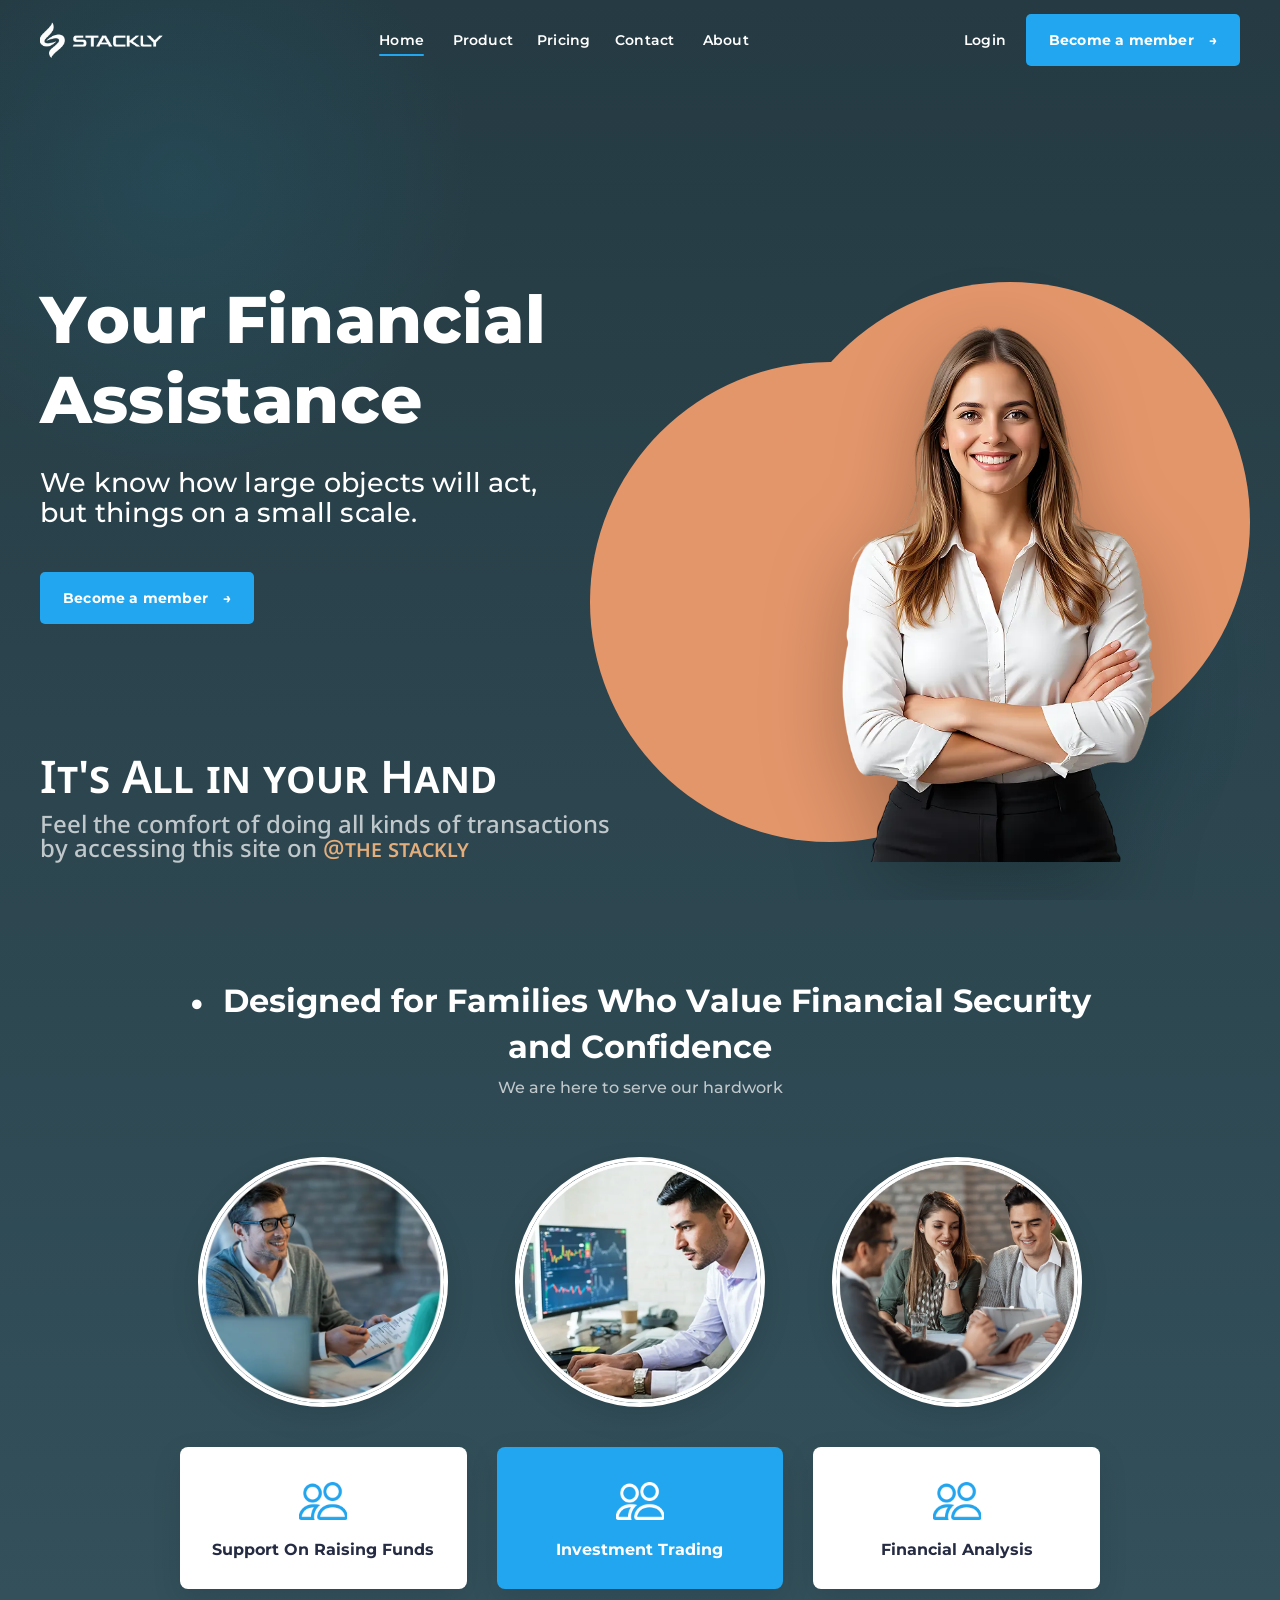
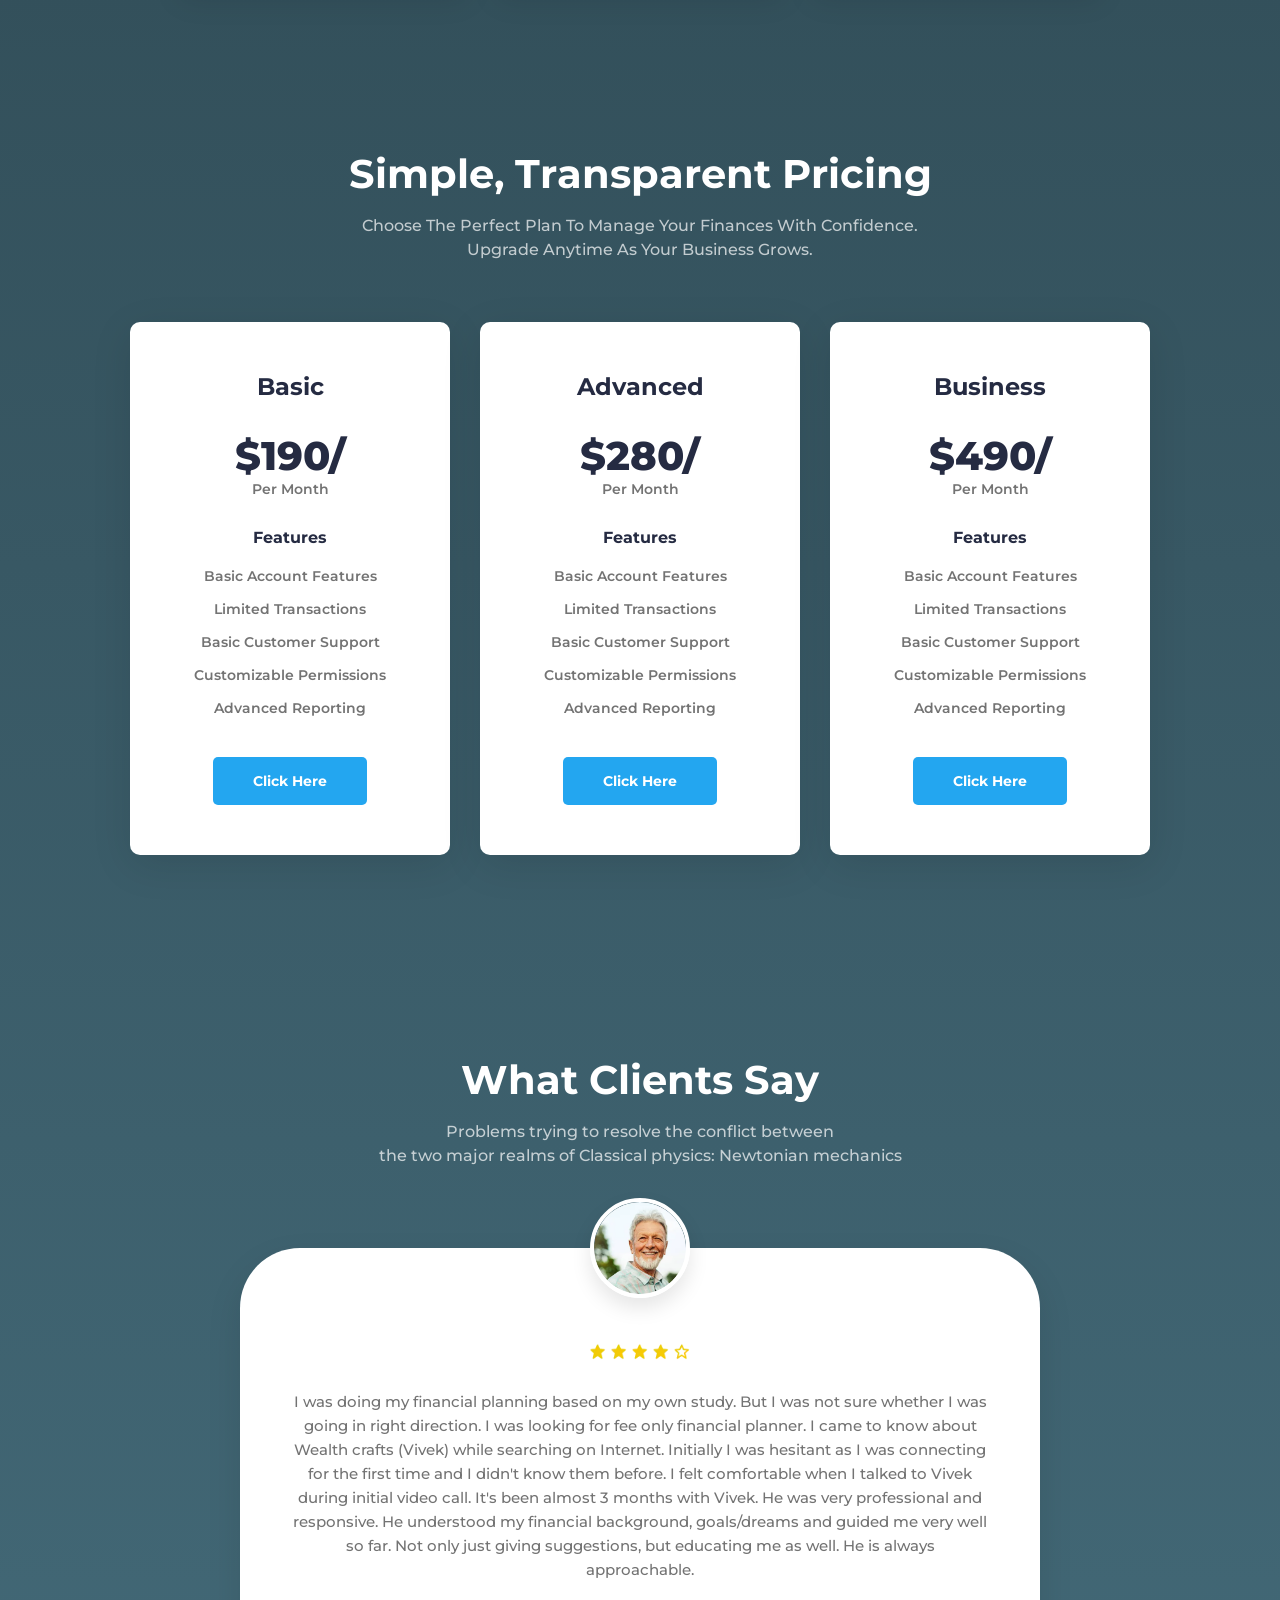
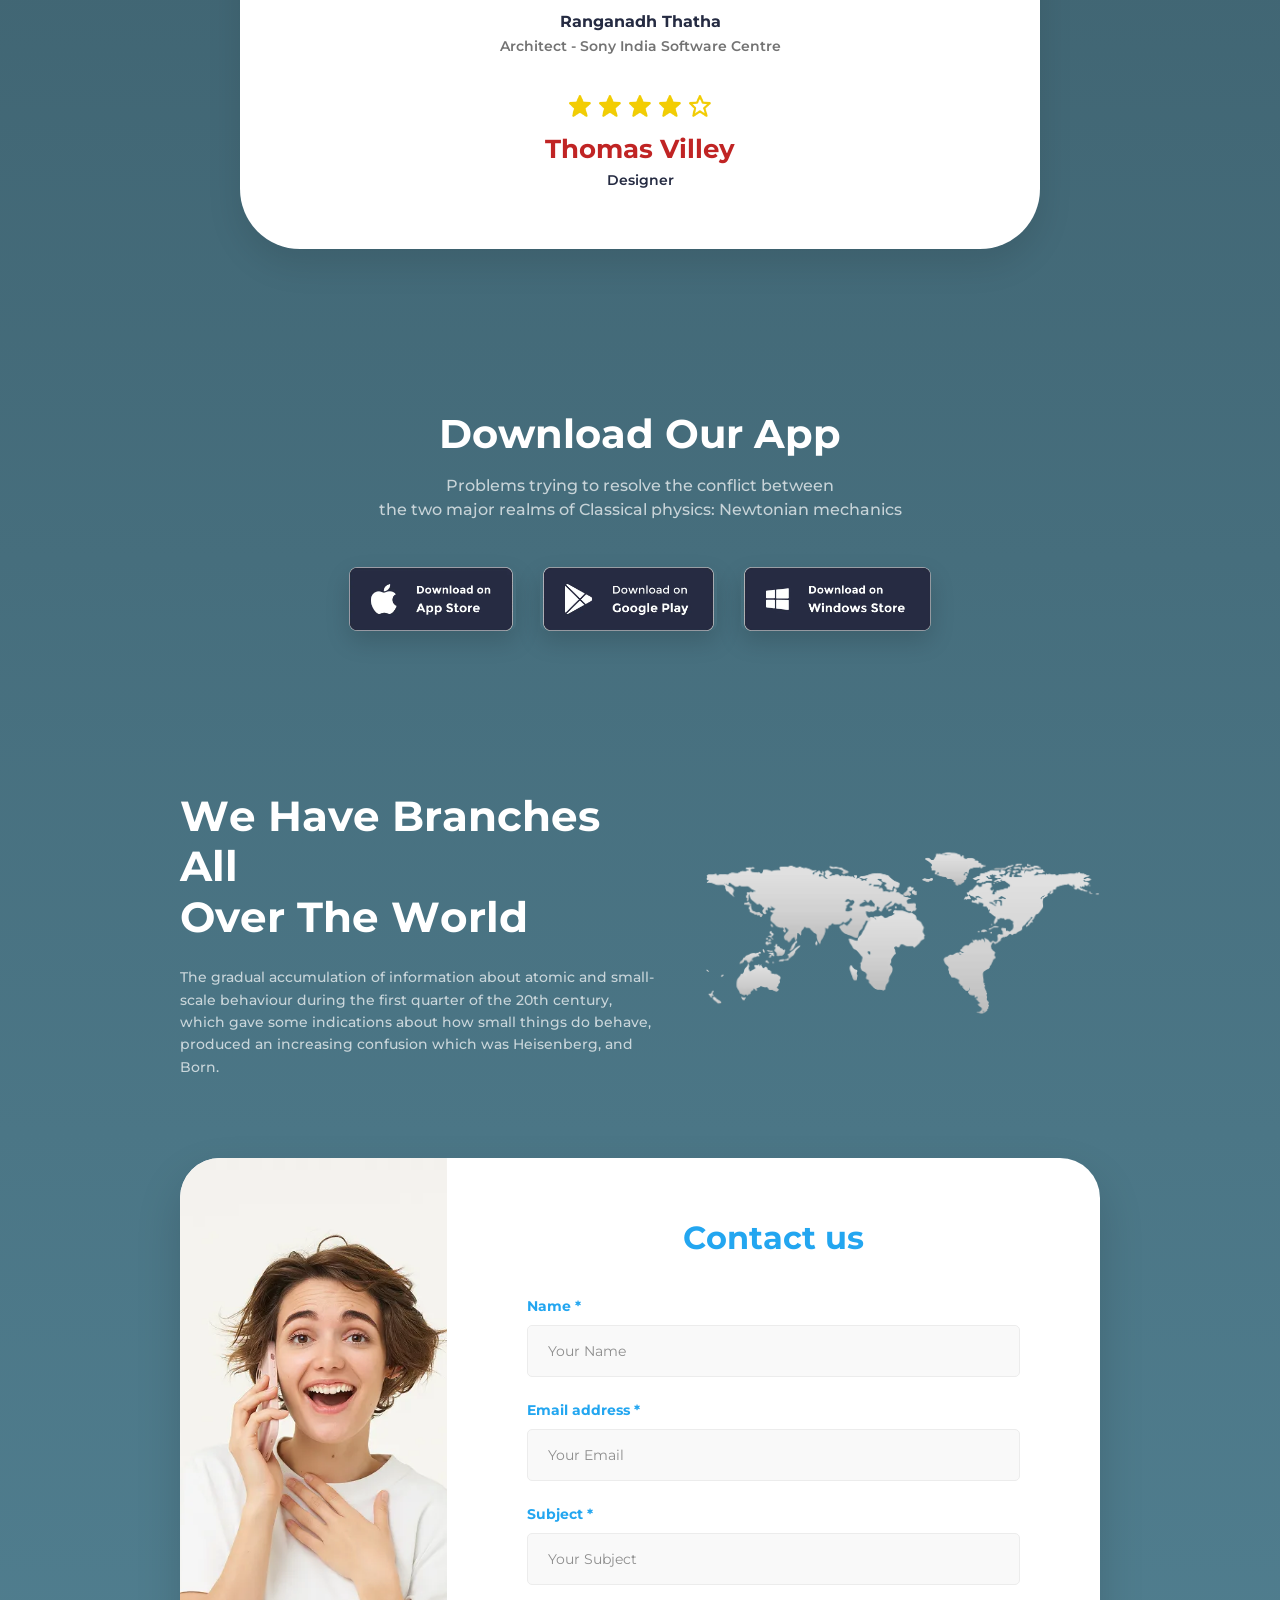
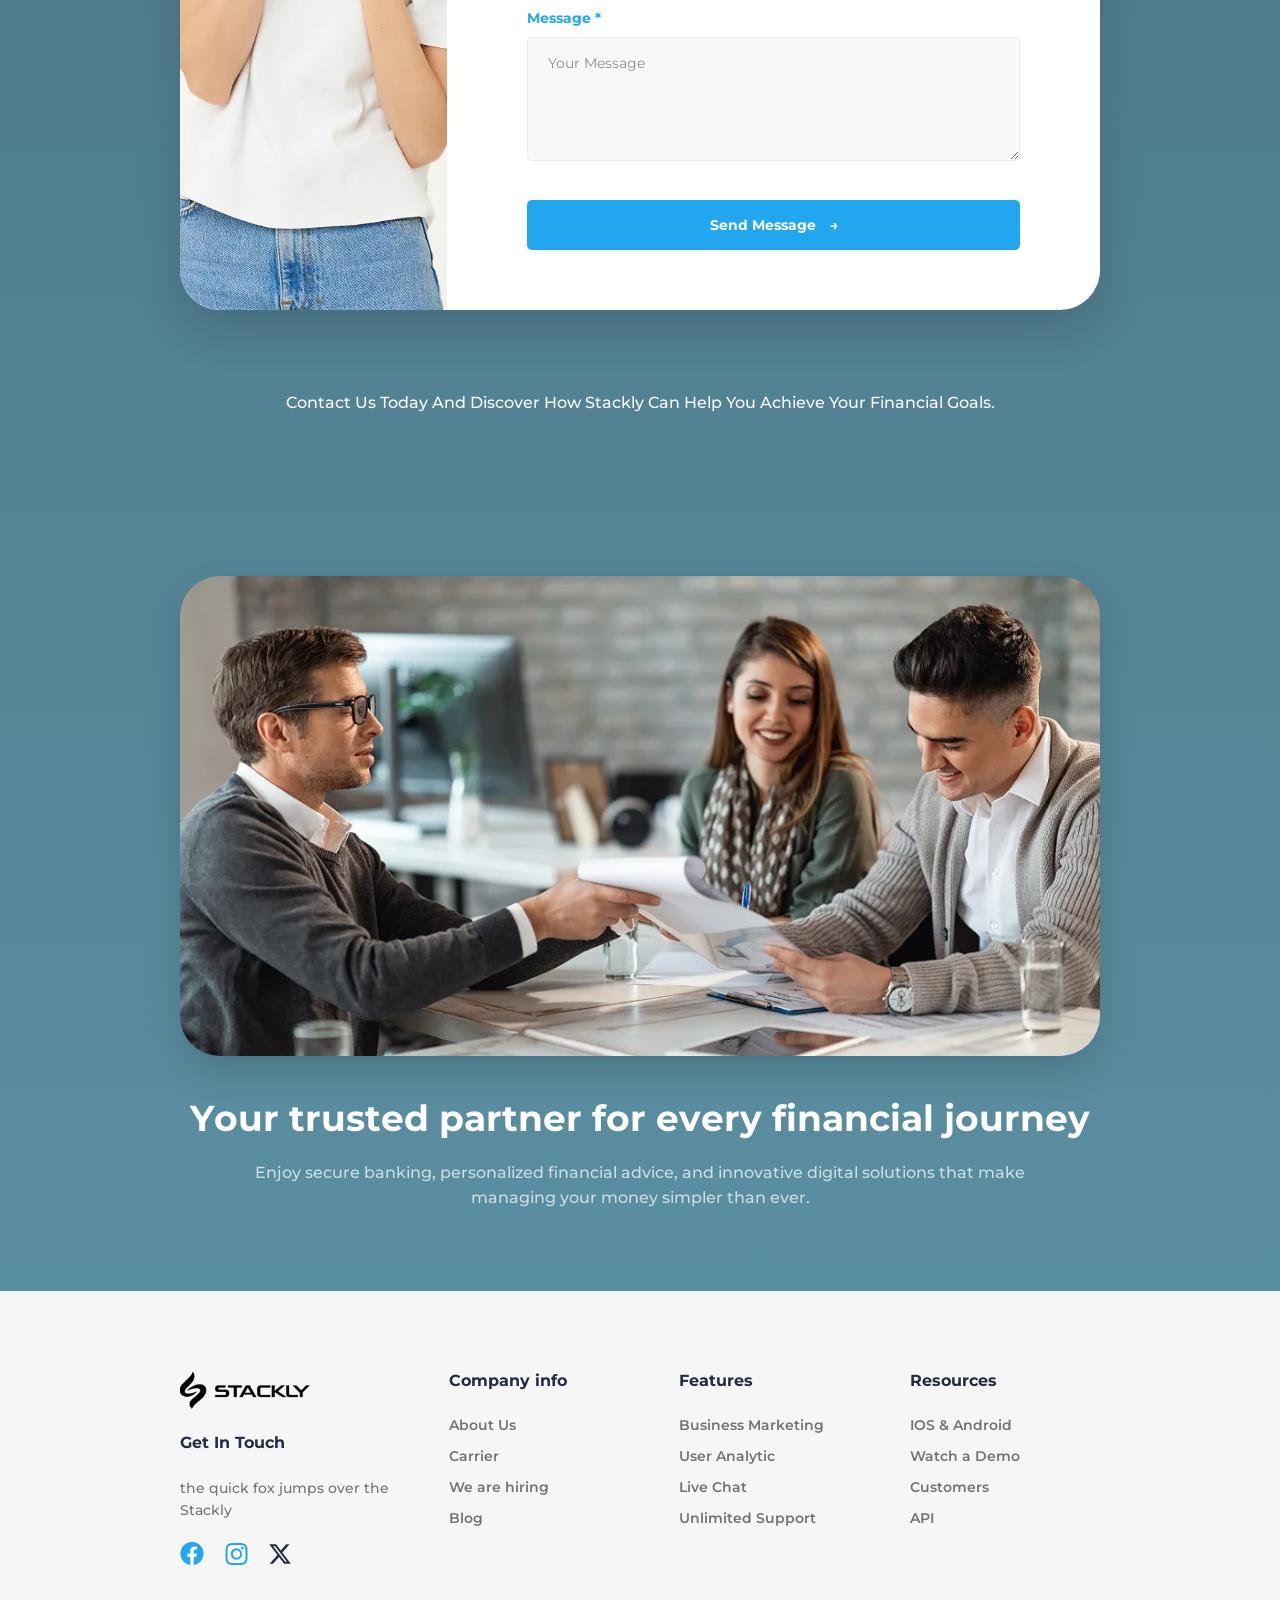
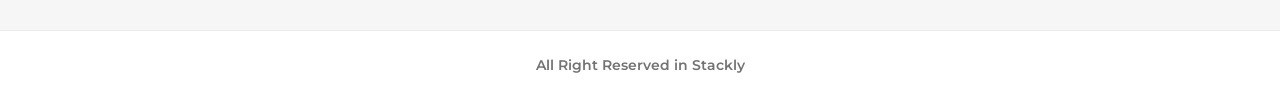
==== commit d99737a5: "Add files via upload" ====
--- a/index.html
+++ b/index.html
@@ -351,6 +351,9 @@
             <div class="footer-columns">
                 <!-- Column 1 -->
                 <div class="footer-column col-get-touch">
+                    <a href="index.html" class="footer-logo-link" aria-label="Stackly Home">
+                        <img src="assets/images/stackly logo.webp" alt="Stackly Logo" class="footer-logo-img" />
+                    </a>
                     <h3>Get In Touch</h3>
                     <p>the quick fox jumps over the Stackly</p>
                     <div class="social-links">
@@ -360,8 +363,8 @@
                         <a href="#" class="social-icon">
                             <img src="assets/images/instagram.webp" alt="Instagram" />
                         </a>
-                        <a href="#" class="social-icon">
-                            <img src="assets/images/twitter.webp" alt="Twitter" />
+                        <a href="#" class="social-icon" aria-label="X (Twitter)">
+                            <img src="assets/images/twitter.svg" alt="X (Twitter)" />
                         </a>
                     </div>
                 </div>
--- a/style.css
+++ b/style.css
@@ -1578,6 +1578,23 @@
   gap: 40px;
 }
 
+.footer-logo-link {
+  display: inline-block;
+  margin-bottom: 20px;
+  transition: opacity var(--tr-fast);
+}
+
+.footer-logo-link:hover {
+  opacity: 0.85;
+}
+
+.footer-logo-img {
+  height: 38px;
+  width: auto;
+  object-fit: contain;
+  filter: brightness(0);
+}
+
 .footer-column h3 {
   font-family: 'Montserrat', sans-serif;
   font-weight: 700;
@@ -2224,6 +2241,25 @@
   .card-grid-3 {
     grid-template-columns: repeat(2, 1fr);
   }
+  .about-hero {
+    padding: 120px 0 60px 0;
+  }
+  .about-hero-content h1 {
+    font-size: 34px;
+  }
+  .about-hero-content p {
+    font-size: 20px;
+    margin-bottom: 30px;
+  }
+  .who-title {
+    font-size: 28px;
+  }
+  .card-title {
+    font-size: 24px;
+  }
+  .section-title {
+    font-size: 28px;
+  }
 }
 
 @media (max-width: 768px) {
@@ -2236,8 +2272,88 @@
   .team-img, .team-info {
     width: 100%;
   }
+  .what-clients-say {
+    padding: 40px 0;
+  }
   .testimonial-single {
-    padding: 30px 20px;
+    padding: 25px 15px;
+  }
+  .client-quote {
+    font-size: 14px;
+    line-height: 1.6;
+  }
+  .client-name {
+    font-size: 14px;
+  }
+  .client-role {
+    font-size: 12px;
+  }
+  .about-container {
+    padding: 0 20px;
+  }
+  .about-hero-content h1 {
+    font-size: 28px;
+  }
+  .about-hero-content p {
+    font-size: 18px;
+  }
+  .who-title {
+    font-size: 24px;
+  }
+  .card-title {
+    font-size: 22px;
+  }
+  .section-title {
+    font-size: 24px;
+  }
+  .btn-secondary {
+    width: 100%;
+    max-width: 281px;
+  }
+}
+
+@media (max-width: 480px) {
+  .about-hero {
+    padding: 100px 0 40px 0;
+  }
+  .about-hero-content h1 {
+    font-size: 24px;
+  }
+  .about-hero-content p {
+    font-size: 16px;
+  }
+  .who-subtitle {
+    font-size: 18px;
+  }
+  .who-title {
+    font-size: 20px;
+  }
+  .card-title {
+    font-size: 18px;
+  }
+  .section-title {
+    font-size: 20px;
+  }
+  .btn-primary, .btn-secondary {
+    width: 100%;
+    text-align: center;
+    justify-content: center;
+  }
+  .about-card {
+    padding: 25px 20px;
+  }
+  .what-clients-say {
+    padding: 30px 0;
+  }
+  .client-quote {
+    font-size: 13px;
+    line-height: 1.5;
+  }
+  .client-name {
+    font-size: 13px;
+  }
+  .client-role {
+    font-size: 11px;
   }
 }
 
@@ -2601,4 +2717,47 @@
   100% {
     transform: scale(1, 1);
   }
+}
+
+/* ============================================================
+   GLOBAL PREMIUM BUTTON HOVER EFFECTS
+   ============================================================ */
+button, 
+.btn-member, 
+.btn-primary, 
+.btn-secondary, 
+.btn-role-tab, 
+.btn-support-talk, 
+.btn-contact-hero, 
+.btn-back-home, 
+.hero-btn,
+input[type="submit"] {
+  transition: all 0.3s cubic-bezier(0.25, 0.8, 0.25, 1) !important;
+}
+
+button:hover, 
+.btn-member:hover, 
+.btn-primary:hover, 
+.btn-secondary:hover, 
+.btn-support-talk:hover, 
+.btn-contact-hero:hover, 
+.btn-back-home:hover, 
+.hero-btn:hover,
+input[type="submit"]:hover {
+  transform: translateY(-3px) scale(1.03) !important;
+  box-shadow: 0 10px 20px rgba(0, 0, 0, 0.2) !important;
+  filter: brightness(1.1) !important;
+}
+
+button:active, 
+.btn-member:active, 
+.btn-primary:active, 
+.btn-secondary:active, 
+.btn-support-talk:active, 
+.btn-contact-hero:active, 
+.btn-back-home:active, 
+.hero-btn:active,
+input[type="submit"]:active {
+  transform: translateY(-1px) scale(0.98) !important;
+  box-shadow: 0 5px 10px rgba(0, 0, 0, 0.15) !important;
 }
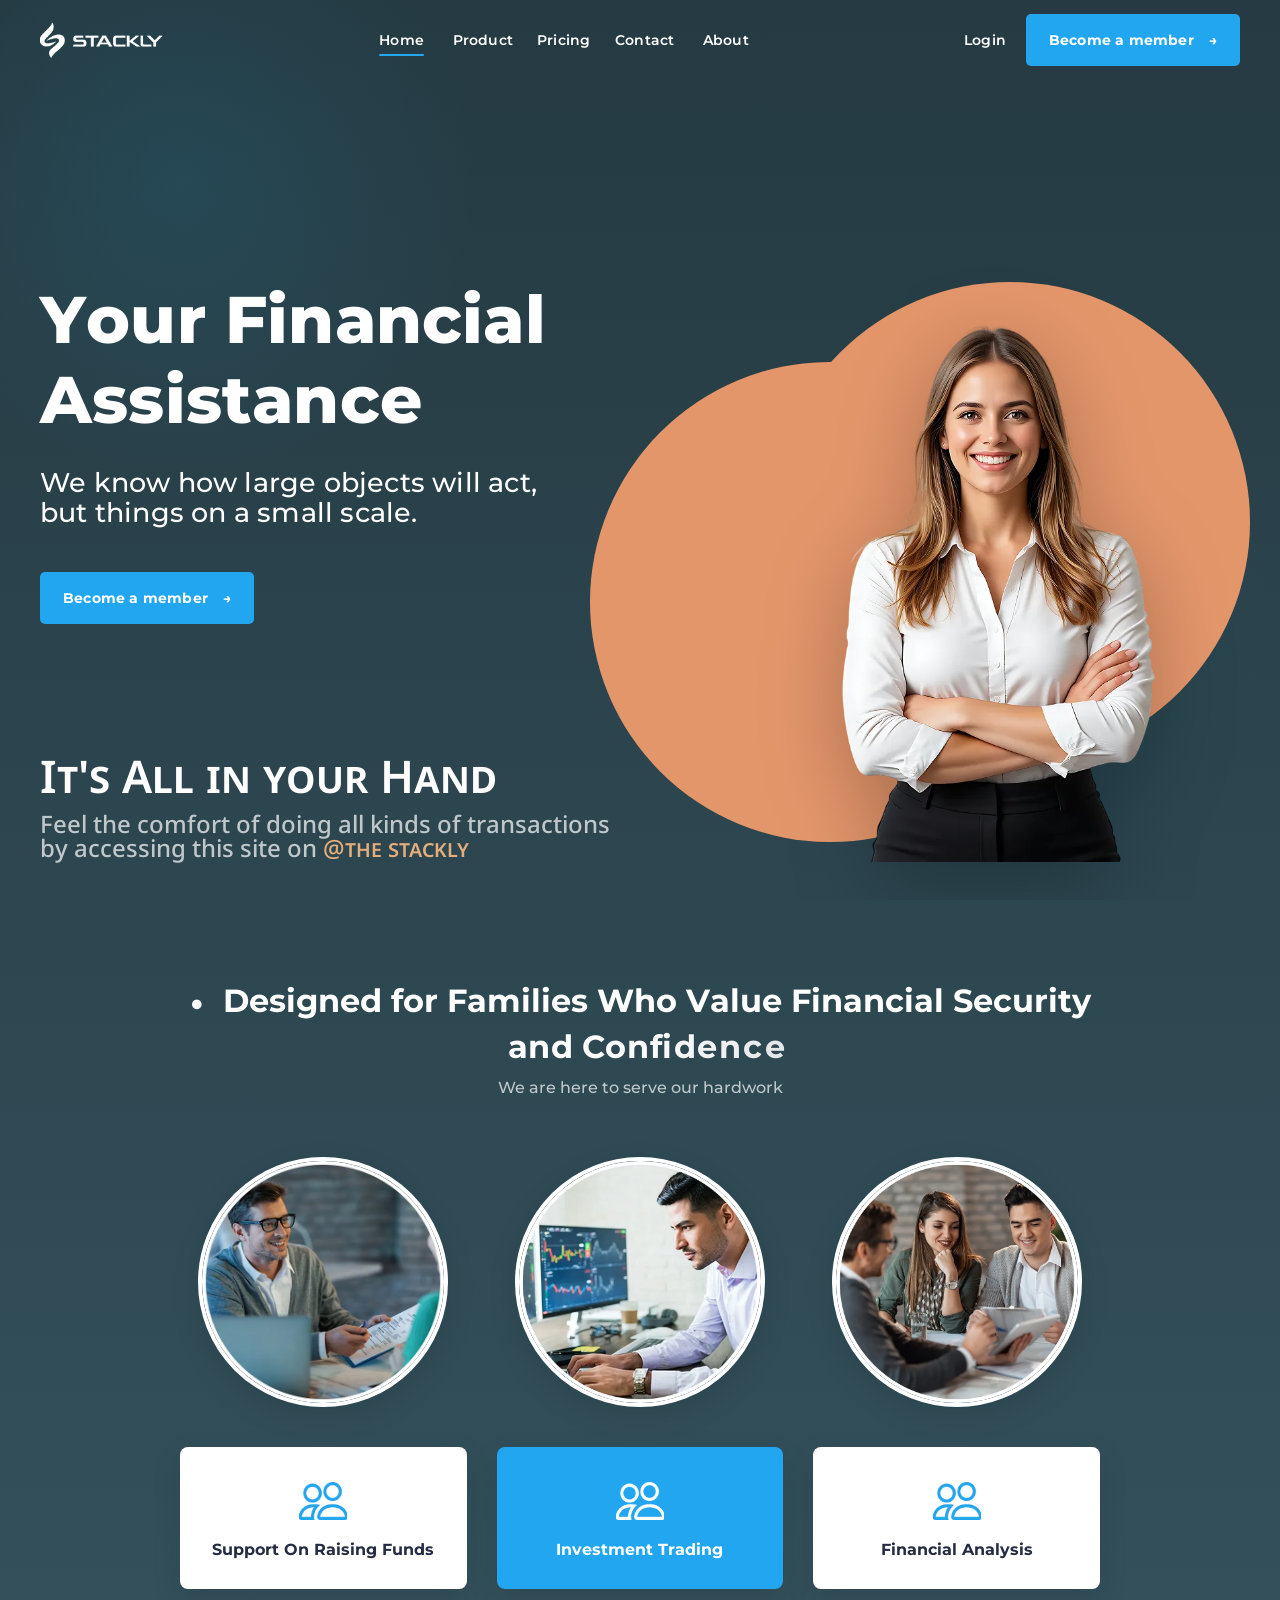
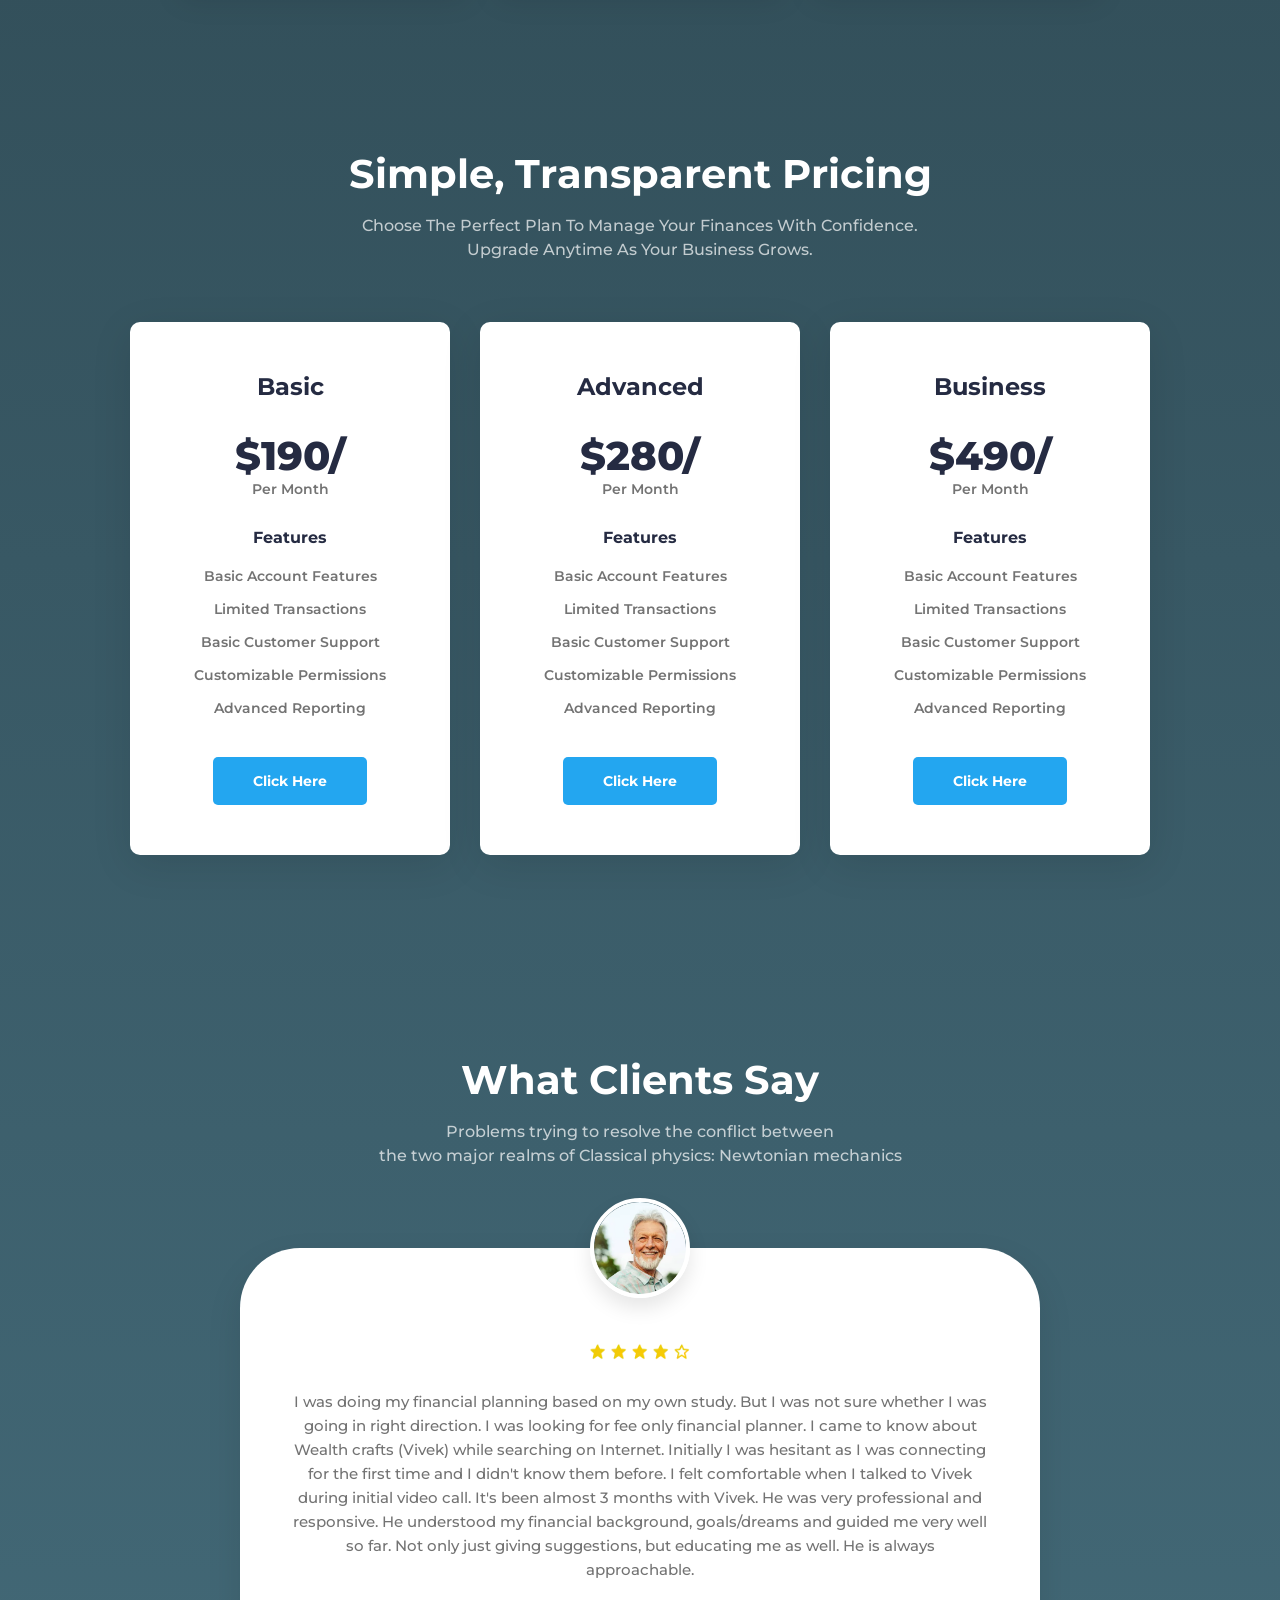
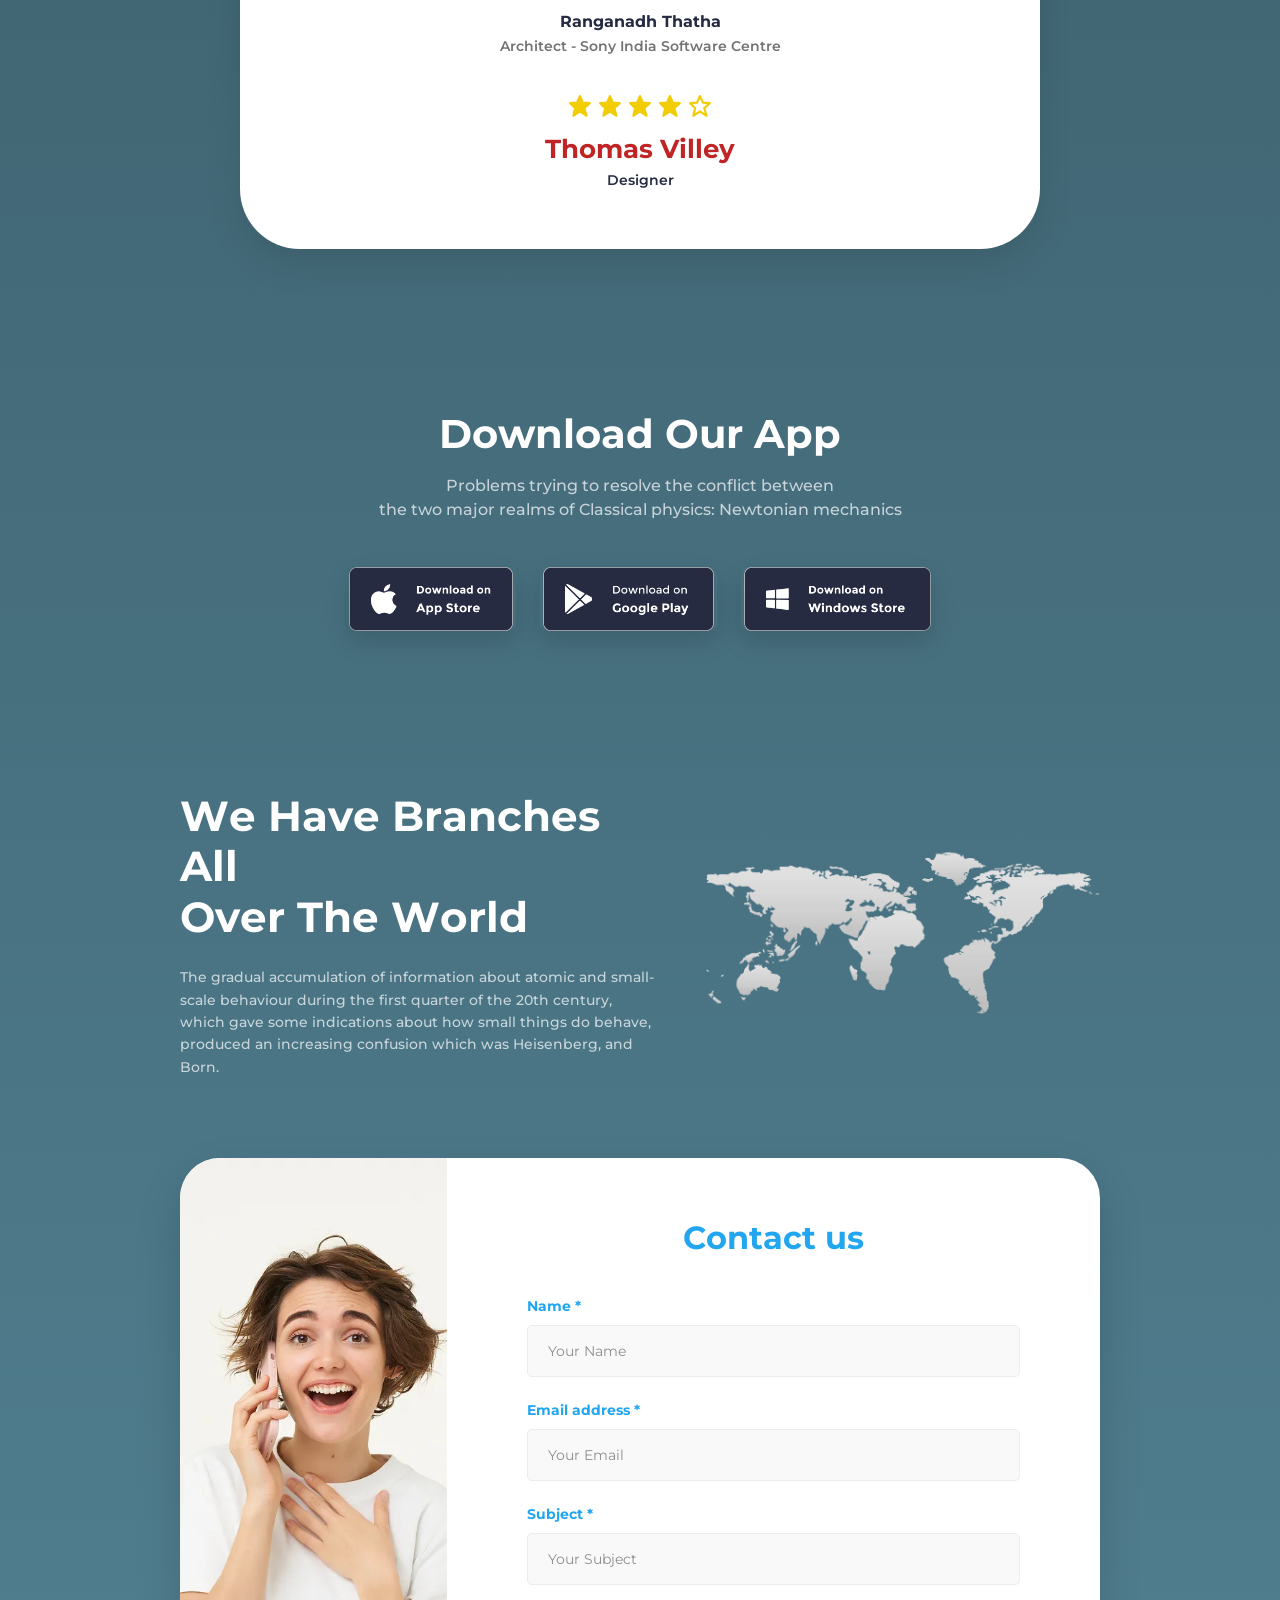
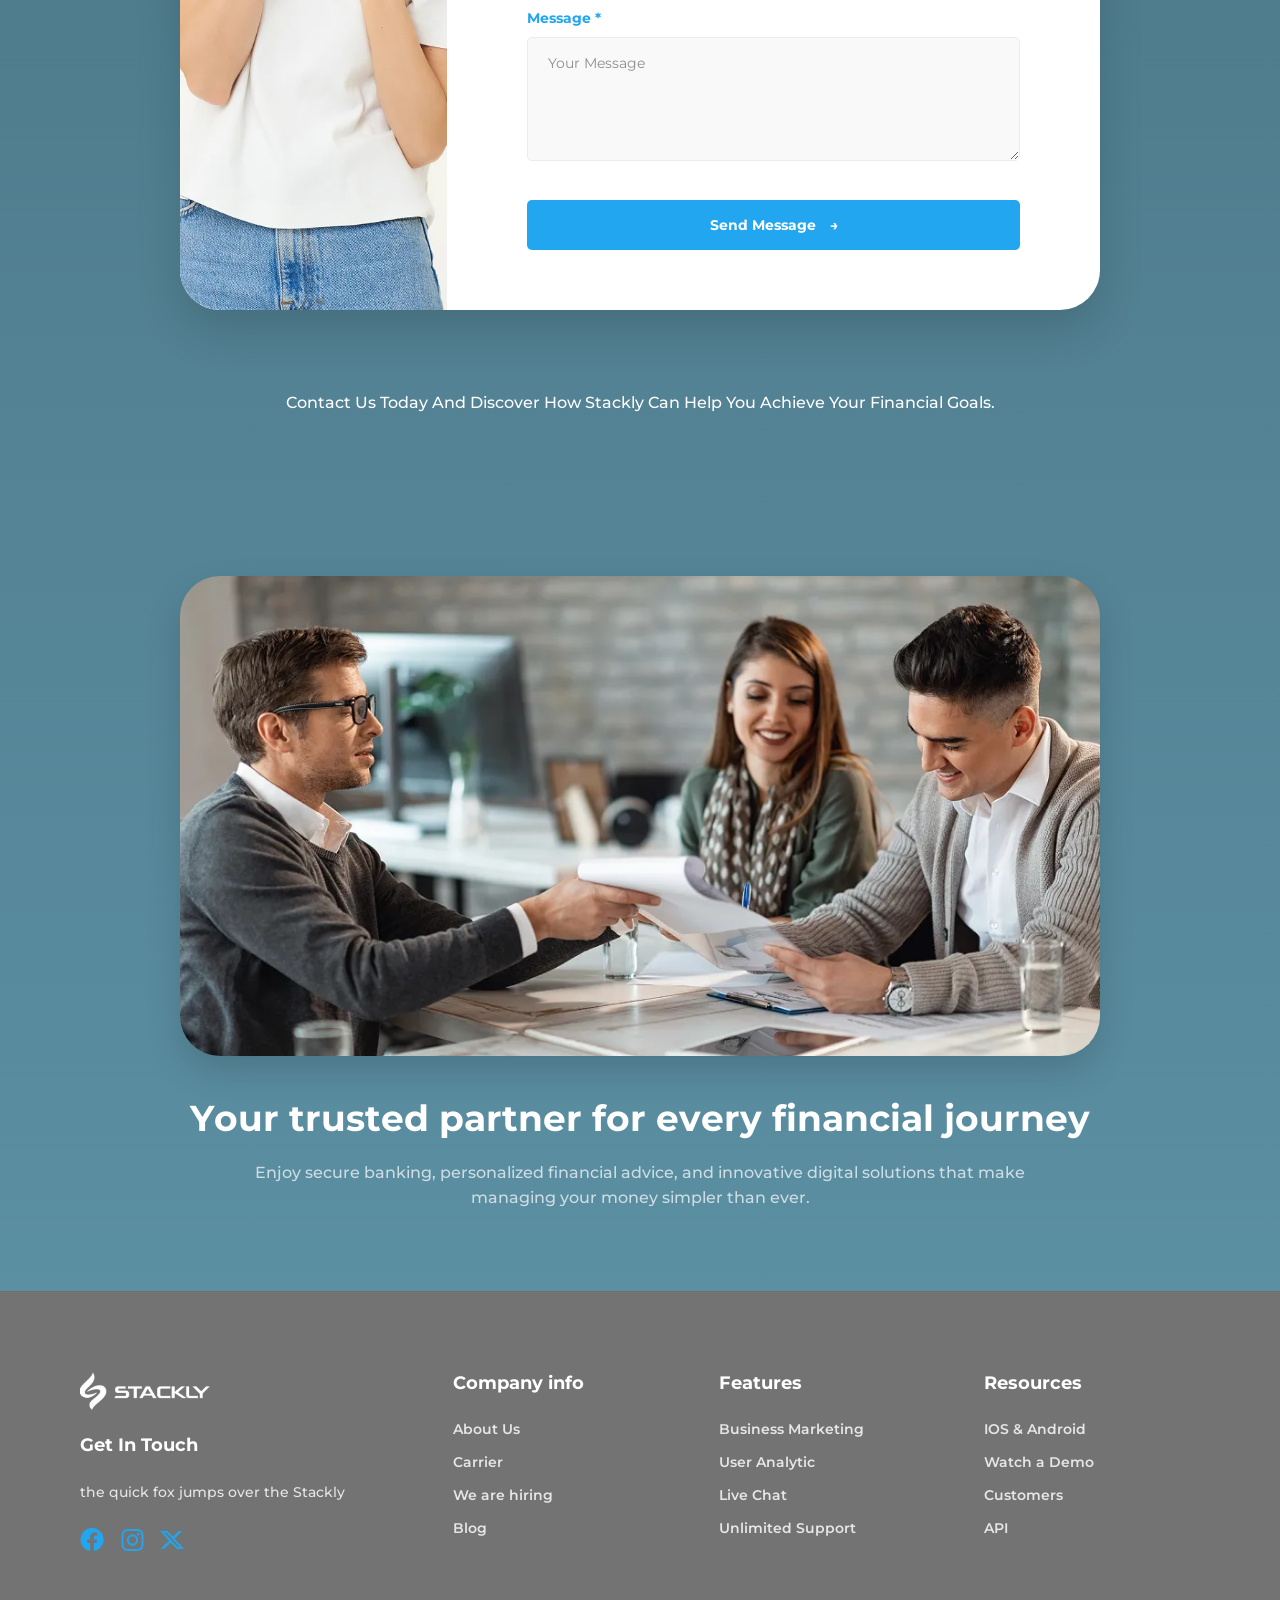
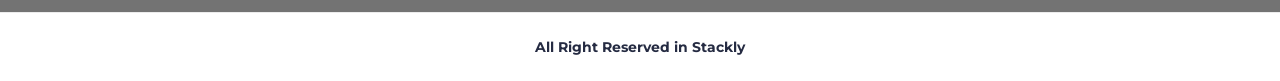
==== commit f330ed86: "Add files via upload" ====
--- a/index.html
+++ b/index.html
@@ -364,7 +364,7 @@
                             <img src="assets/images/instagram.webp" alt="Instagram" />
                         </a>
                         <a href="#" class="social-icon" aria-label="X (Twitter)">
-                            <img src="assets/images/twitter.svg" alt="X (Twitter)" />
+                            <img src="assets/images/footer x.webp" alt="X (Twitter)" />
                         </a>
                     </div>
                 </div>
--- a/style.css
+++ b/style.css
@@ -1560,13 +1560,14 @@
    12. MAIN FOOTER
    ============================================================ */
 .main-footer {
-  background: #F6F6F6;
-  color: #252B42;
+  background: #737373;
+  color: #FFFFFF;
   padding: 80px 0 0 0;
+  border-top: 1px solid rgba(0, 0, 0, 0.05);
 }
 
 .footer-container {
-  max-width: 1000px;
+  max-width: 1200px;
   margin: 0 auto;
   padding: 0 40px;
   margin-bottom: 60px;
@@ -1574,32 +1575,32 @@
 
 .footer-columns {
   display: grid;
-  grid-template-columns: 1.2fr 1fr 1fr 1fr;
-  gap: 40px;
+  grid-template-columns: 1.5fr 1fr 1fr 1fr;
+  gap: 50px;
 }
 
 .footer-logo-link {
   display: inline-block;
   margin-bottom: 20px;
-  transition: opacity var(--tr-fast);
+  transition: transform var(--tr-fast);
 }
 
 .footer-logo-link:hover {
-  opacity: 0.85;
+  transform: translateY(-2px);
 }
 
 .footer-logo-img {
   height: 38px;
   width: auto;
   object-fit: contain;
-  filter: brightness(0);
+  filter: brightness(0) invert(1);
 }
 
 .footer-column h3 {
   font-family: 'Montserrat', sans-serif;
   font-weight: 700;
-  font-size: 16px;
-  color: #252B42;
+  font-size: 18px;
+  color: #FFFFFF;
   margin-bottom: 25px;
   text-align: left;
 }
@@ -1608,24 +1609,27 @@
   font-family: 'Montserrat', sans-serif;
   font-weight: 500;
   font-size: 14px;
-  color: #737373;
+  color: #E6E6E6;
   line-height: 1.6;
-  margin-bottom: 20px;
+  margin-bottom: 25px;
   text-align: left;
 }
 
 .social-links {
   display: flex;
-  gap: 20px;
+  gap: 16px;
 }
 
 .social-icon {
-  display: inline-block;
-  transition: opacity var(--tr-fast);
+  display: flex;
+  align-items: center;
+  justify-content: center;
+  transition: transform var(--tr-fast), opacity var(--tr-fast);
 }
 
 .social-icon:hover {
-  opacity: 0.8;
+  transform: scale(1.15);
+  opacity: 0.9;
 }
 
 .social-icon img {
@@ -1640,7 +1644,7 @@
   margin: 0;
   display: flex;
   flex-direction: column;
-  gap: 12px;
+  gap: 14px;
   text-align: left;
 }
 
@@ -1648,16 +1652,18 @@
   font-family: 'Montserrat', sans-serif;
   font-weight: 600;
   font-size: 14px;
-  color: #737373;
-  transition: color var(--tr-fast);
+  color: #E6E6E6;
+  transition: color var(--tr-fast), padding-left var(--tr-fast);
+  display: inline-block;
 }
 
 .footer-column li a:hover {
-  color: #23A6F0;
+  color: #FFFFFF;
+  padding-left: 4px;
 }
 
 .footer-copyright {
-  background: #FFF;
+  background: #FFFFFF;
   padding: 25px 0;
   text-align: center;
   border-top: 1px solid #ECECEC;
@@ -1665,9 +1671,9 @@
 
 .footer-copyright p {
   font-family: 'Montserrat', sans-serif;
-  font-weight: 600;
+  font-weight: 700;
   font-size: 14px;
-  color: #737373;
+  color: #252B42;
   margin: 0;
 }
 
